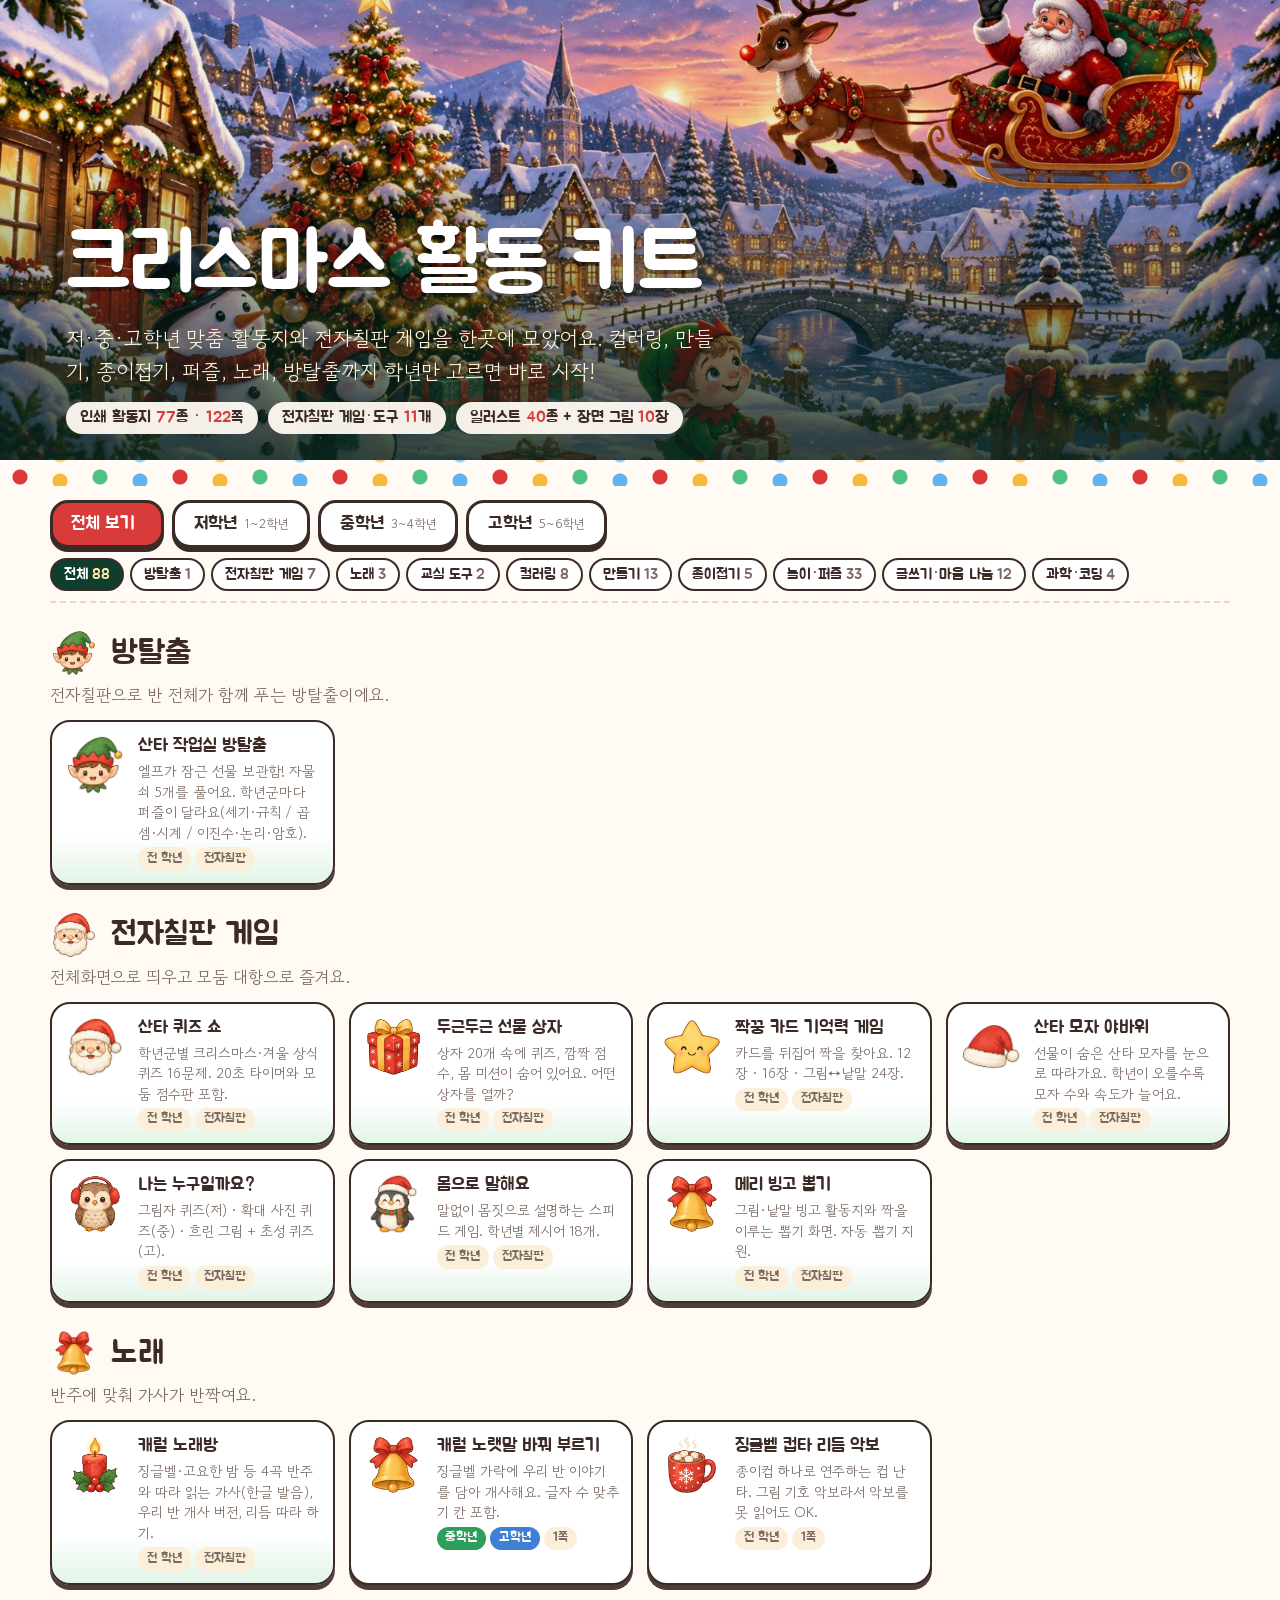
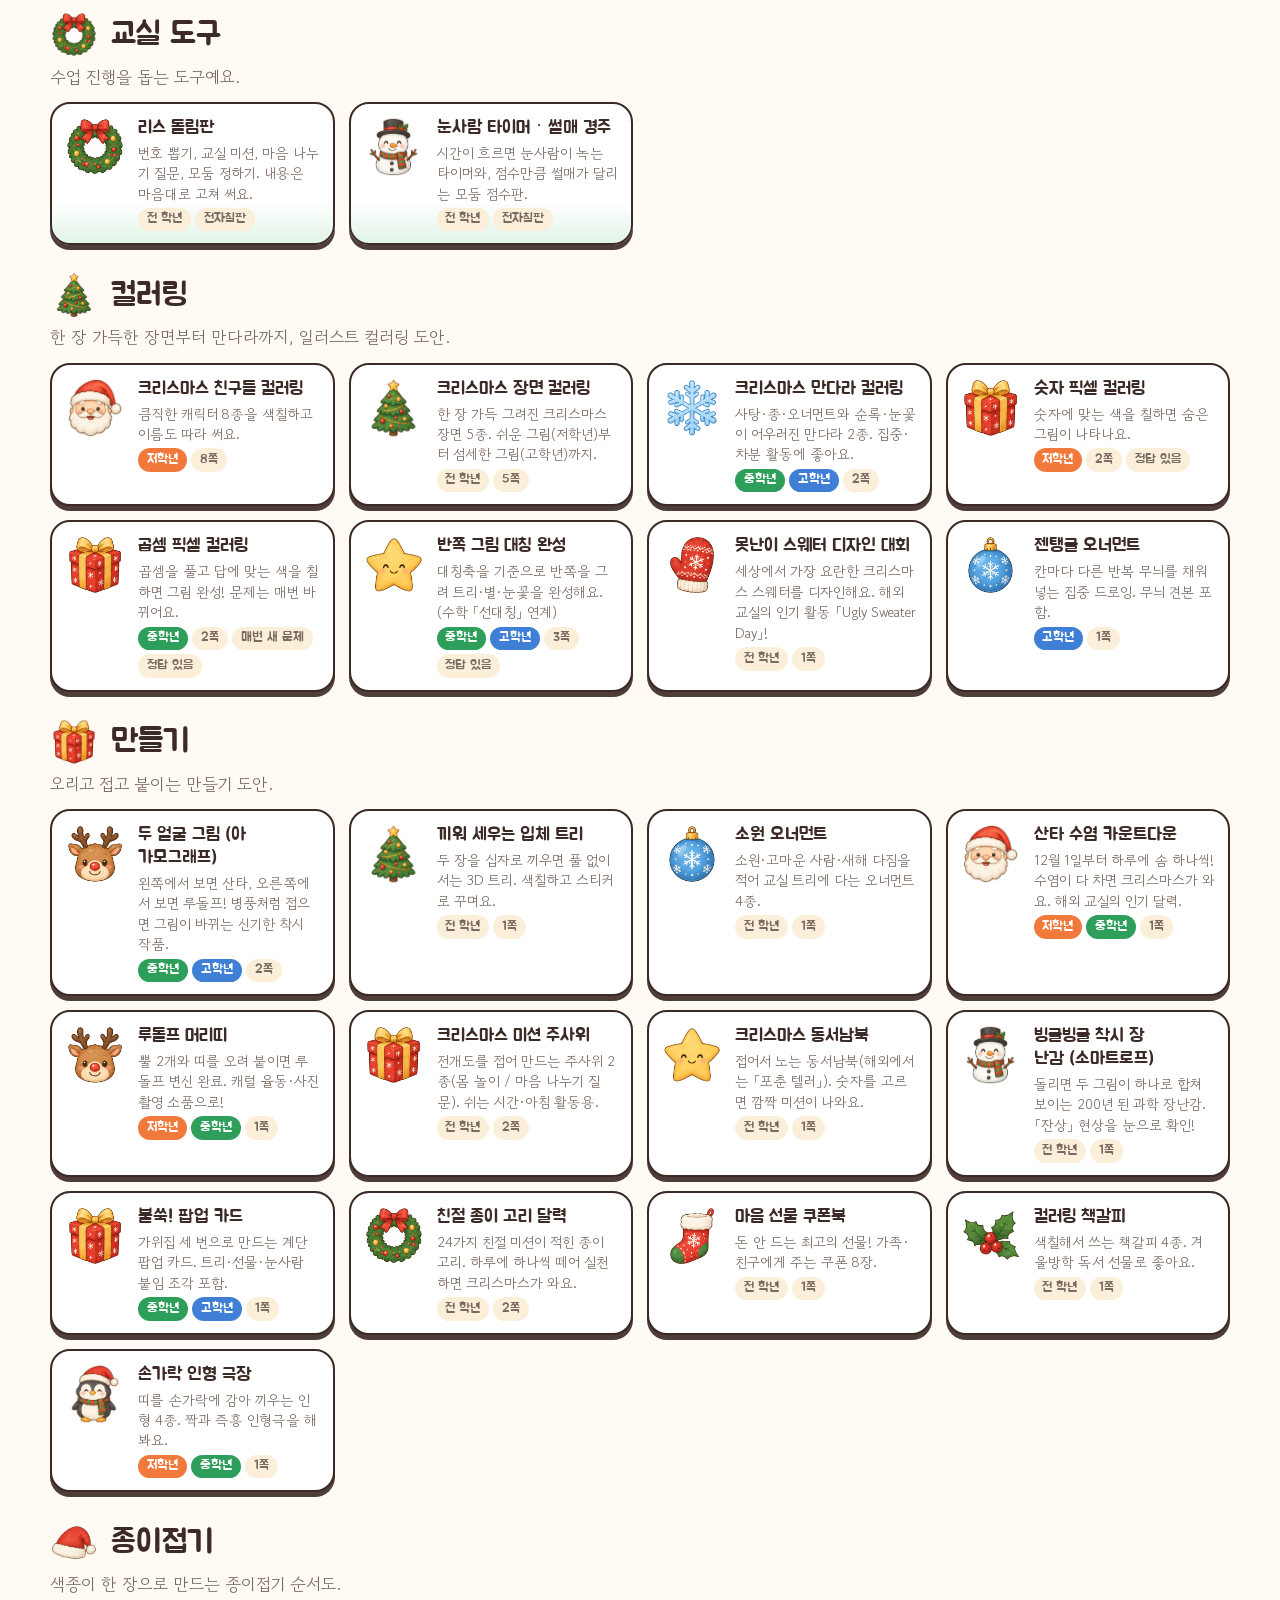
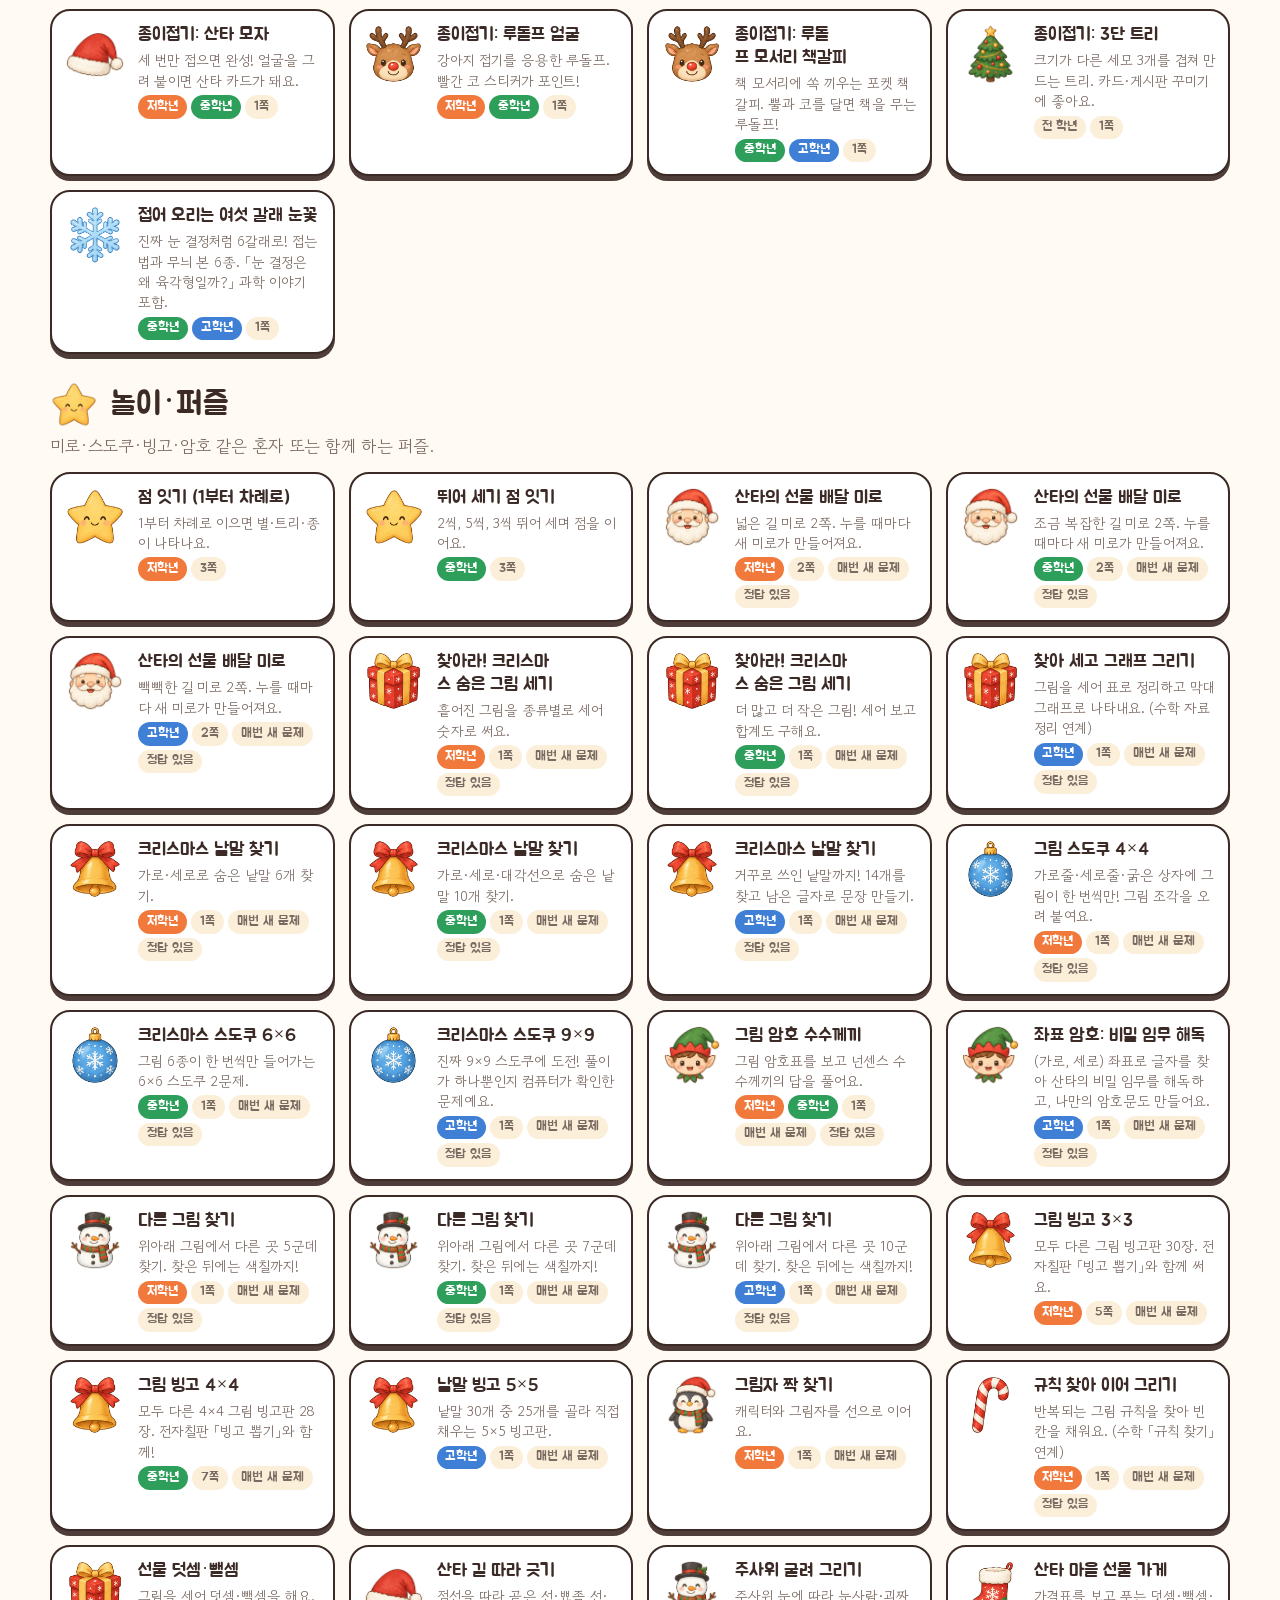
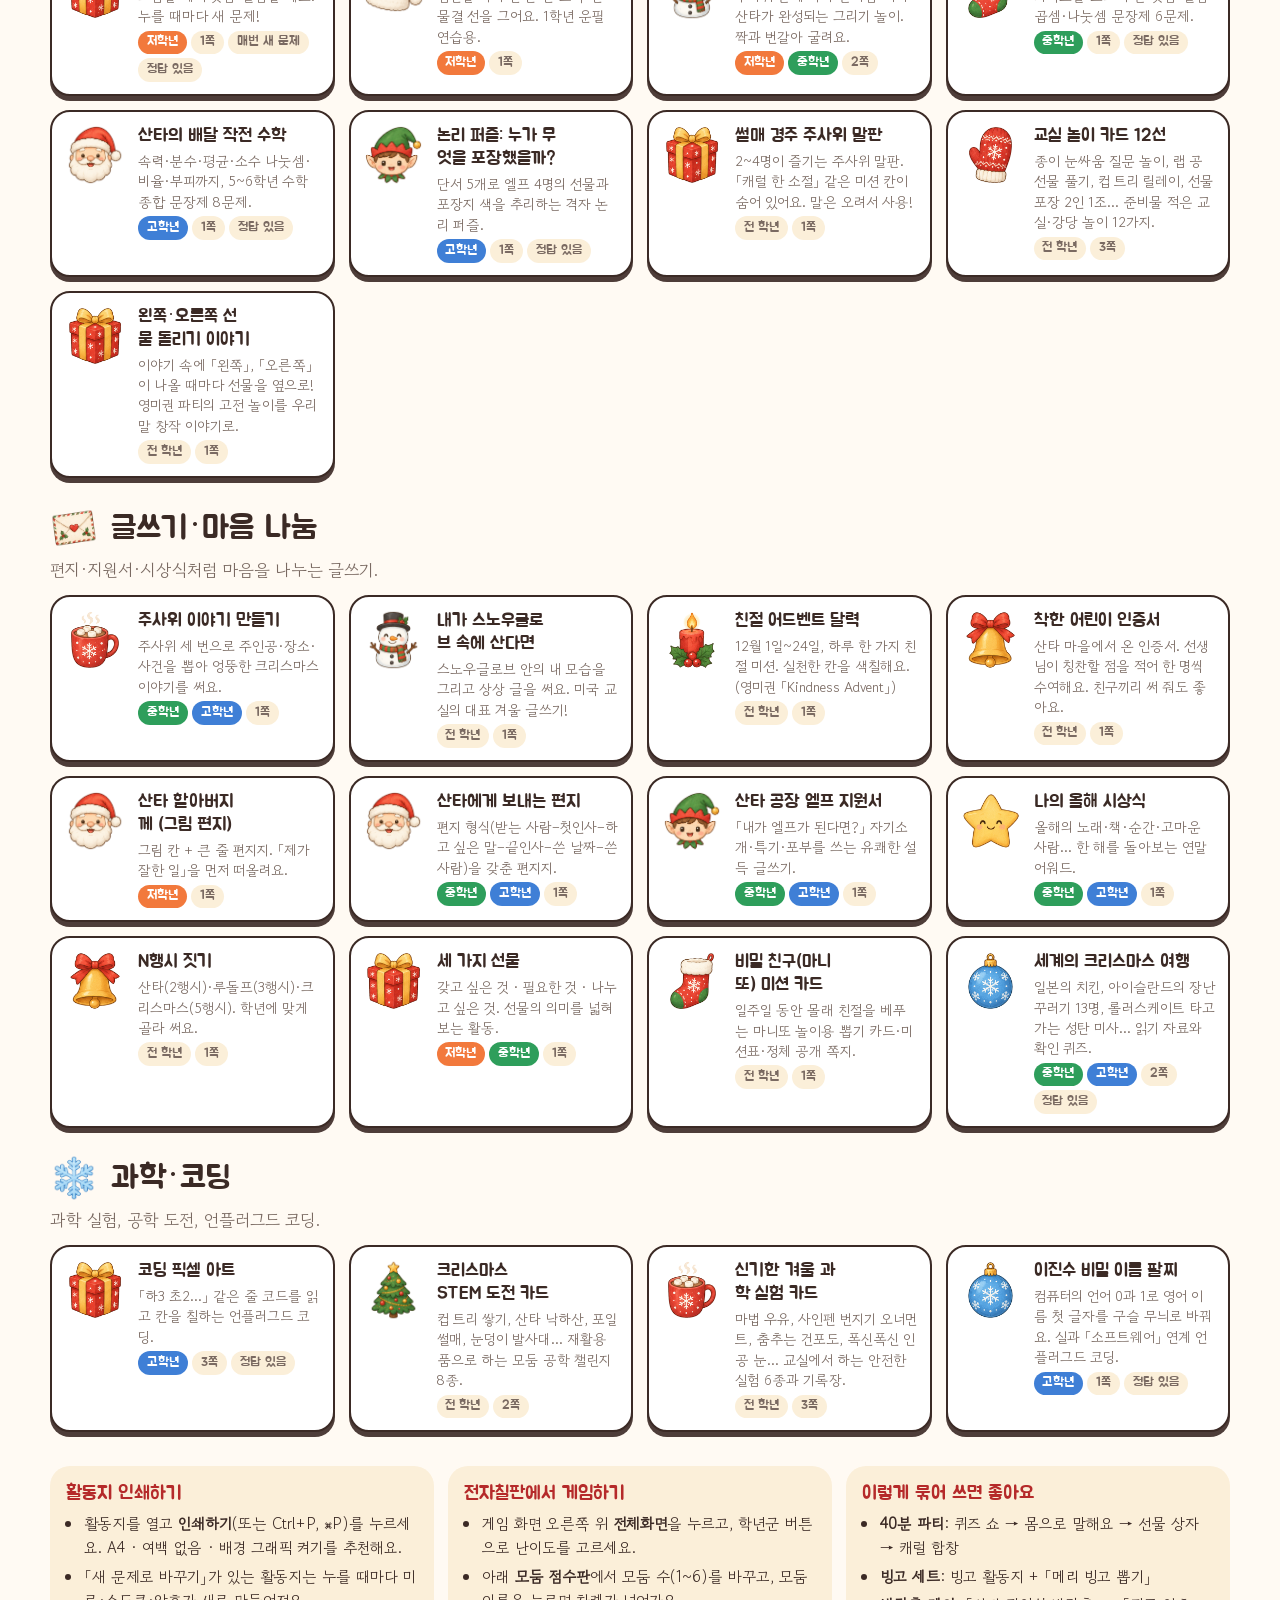
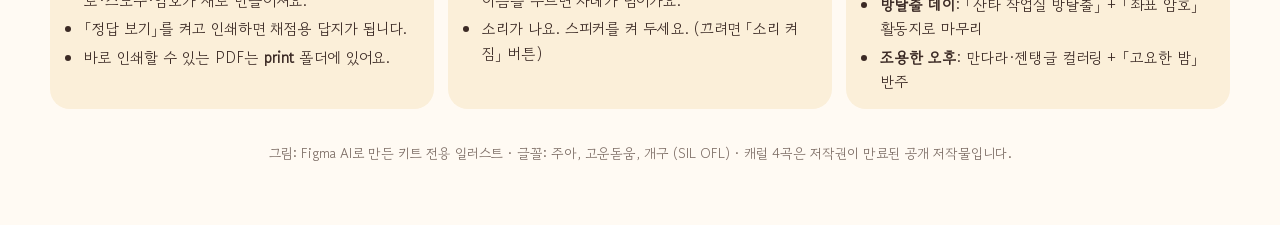
==== index.html @ 327068be "크리스마스 활동 키트: 학년별 활동지 77종, 전자칠판 게임 11종, 인쇄용 PDF - Figma AI로 만든 캐릭터 일러스트 40종(컬러·선 그림)과 장면 그림 10장 - 컬러링" ====
<!DOCTYPE html>
<html lang="ko">
<head>
<meta charset="utf-8">
<meta name="viewport" content="width=device-width, initial-scale=1, viewport-fit=cover">
<meta name="claude:viewport-fit-sides" content="cover">
<title>크리스마스 활동 키트</title>
<link rel="stylesheet" href="assets/theme.css">
<style>
body{padding-bottom:60px}
.hero{position:relative;margin:0 calc(-1 * max(16px,env(safe-area-inset-left,0px))) 0 calc(-1 * max(16px,env(safe-area-inset-right,0px)));background:#123a2b url(assets/img/page/hero.jpg) center 40%/cover no-repeat;min-height:clamp(260px,38vw,460px);display:flex;align-items:flex-end}
.hero::before{content:"";position:absolute;inset:0;background:linear-gradient(180deg,rgba(10,40,30,.05) 30%,rgba(10,40,30,.82))}
.hero .in{position:relative;width:100%;padding:0 max(16px,env(safe-area-inset-left,0px)) 26px max(16px,env(safe-area-inset-right,0px))}
.hero h1{color:#fff;font-size:clamp(2.4rem,7vw,5.2rem);text-shadow:0 4px 0 rgba(0,0,0,.35);letter-spacing:-.01em}
.hero p{color:#fff4dc;font-size:clamp(1rem,2vw,1.3rem);max-width:60ch;margin-top:6px}
.stats{display:flex;gap:10px;flex-wrap:wrap;margin-top:14px}
.stats span{background:rgba(255,250,243,.95);color:var(--ink);border-radius:999px;padding:.2em .9em;font-family:var(--f-display);font-size:1rem}
.stats b{color:var(--berry);font-weight:400;font-variant-numeric:tabular-nums}
.lights{margin:0 calc(-1 * max(16px,env(safe-area-inset-left,0px)))}
.filters{position:sticky;top:env(safe-area-inset-top,0px);z-index:10;background:var(--snow);padding:14px 0 10px;display:flex;flex-direction:column;gap:10px;border-bottom:2px dashed var(--line)}
body::before{content:"";position:fixed;inset:0 0 auto;height:env(safe-area-inset-top,0px);z-index:11;background:var(--snow)}
.gtabs{display:flex;gap:8px;flex-wrap:wrap}
.gtab{border:3px solid var(--ink);border-radius:18px;background:var(--paper);padding:.35em 1em;font-family:var(--f-display);font-size:1.15rem;box-shadow:0 4px 0 var(--ink);display:flex;align-items:baseline;gap:.4em}
.gtab small{font-family:var(--f-body);font-size:.8rem;color:var(--ink2)}
.gtab[aria-pressed="true"]{color:#fff}.gtab[aria-pressed="true"] small{color:#fff}
.gtab[data-g="all"][aria-pressed="true"]{background:var(--berry)}.gtab[data-g="low"][aria-pressed="true"]{background:var(--low)}.gtab[data-g="mid"][aria-pressed="true"]{background:var(--mid)}.gtab[data-g="high"][aria-pressed="true"]{background:var(--high)}
.cats{display:flex;gap:6px;flex-wrap:wrap}
.cat{border:2px solid var(--ink);border-radius:999px;background:var(--paper);padding:.15em .8em;font-family:var(--f-display);font-size:.95rem}
.cat[aria-pressed="true"]{background:var(--pine);color:#fff}
.cat b{font-weight:400;color:var(--ink2);margin-left:.25em;font-variant-numeric:tabular-nums}
.cat[aria-pressed="true"] b{color:var(--gold2)}
section.grp{margin-top:26px}
section.grp>h2{font-size:clamp(1.5rem,3vw,2rem);display:flex;align-items:center;gap:.4em;margin-bottom:4px}
section.grp>h2 .art{width:1.5em;height:1.5em}
section.grp>p{color:var(--ink2);margin-bottom:12px}
.grid{display:grid;grid-template-columns:repeat(auto-fill,minmax(250px,1fr));gap:14px}
.card{display:flex;gap:12px;align-items:flex-start;text-decoration:none;color:inherit;background:var(--paper);border:2.5px solid var(--ink);border-radius:20px;padding:12px;box-shadow:0 5px 0 rgba(59,42,37,.9);transition:transform .12s;min-width:0}
.card:hover{transform:translateY(-3px)}
.card .art{width:62px;height:62px;flex:none}
.card .tx{min-width:0;display:flex;flex-direction:column;gap:4px}
.card h3{font-size:1.15rem;line-height:1.25}
.card p{font-size:.88rem;color:var(--ink2);line-height:1.45}
.card .meta{display:flex;gap:4px;flex-wrap:wrap;align-items:center}
.card.cb{background:linear-gradient(180deg,#fff 0 70%,var(--mint));}
.guide{margin-top:34px;display:grid;grid-template-columns:repeat(auto-fit,minmax(260px,1fr));gap:14px}
.guide div{background:var(--cream);border-radius:20px;padding:16px}
.guide h3{font-size:1.2rem;color:var(--berry2);margin-bottom:6px}
.guide ul{margin:0;padding-left:1.2em;font-size:.95rem;display:flex;flex-direction:column;gap:4px}
.empty{padding:30px;text-align:center;color:var(--ink2)}
footer.ft{margin-top:34px;font-size:.85rem;color:var(--ink2);text-align:center}
</style>
</head>
<body>
<header class="hero"><div class="in wrap">
  <h1>크리스마스 활동 키트</h1>
  <p>저·중·고학년 맞춤 활동지와 전자칠판 게임을 한곳에 모았어요. 컬러링, 만들기, 종이접기, 퍼즐, 노래, 방탈출까지 학년만 고르면 바로 시작!</p>
  <div class="stats" id="stats"></div>
</div></header>
<div class="lights"></div>
<div class="wrap">
  <nav class="filters" aria-label="자료 거르기">
    <div class="gtabs" id="gtabs"></div>
    <div class="cats" id="cats"></div>
  </nav>
  <main id="list"></main>
  <div class="guide">
    <div><h3>활동지 인쇄하기</h3><ul><li>활동지를 열고 <b>인쇄하기</b>(또는 Ctrl+P, ⌘P)를 누르세요. A4 · 여백 없음 · 배경 그래픽 켜기를 추천해요.</li><li>「새 문제로 바꾸기」가 있는 활동지는 누를 때마다 미로·스도쿠·암호가 새로 만들어져요.</li><li>「정답 보기」를 켜고 인쇄하면 채점용 답지가 됩니다.</li><li>바로 인쇄할 수 있는 PDF는 <b>print</b> 폴더에 있어요.</li></ul></div>
    <div><h3>전자칠판에서 게임하기</h3><ul><li>게임 화면 오른쪽 위 <b>전체화면</b>을 누르고, 학년군 버튼으로 난이도를 고르세요.</li><li>아래 <b>모둠 점수판</b>에서 모둠 수(1~6)를 바꾸고, 모둠 이름을 누르면 차례가 넘어가요.</li><li>소리가 나요. 스피커를 켜 두세요. (끄려면 「소리 켜짐」 버튼)</li></ul></div>
    <div><h3>이렇게 묶어 쓰면 좋아요</h3><ul><li><b>40분 파티</b>: 퀴즈 쇼 → 몸으로 말해요 → 선물 상자 → 캐럴 합창</li><li><b>빙고 세트</b>: 빙고 활동지 + 「메리 빙고 뽑기」</li><li><b>방탈출 데이</b>: 「산타 작업실 방탈출」 + 「좌표 암호」 활동지로 마무리</li><li><b>조용한 오후</b>: 만다라·젠탱글 컬러링 + 「고요한 밤」 반주</li></ul></div>
  </div>
  <footer class="ft">그림: Figma AI로 만든 키트 전용 일러스트 · 글꼴: 주아, 고운돋움, 개구 (SIL OFL) · 캐럴 4곡은 저작권이 만료된 공개 저작물입니다.</footer>
</div>
<script src="assets/art.js"></script>
<script src="assets/core.js"></script>
<script src="assets/sheets-core.js"></script>
<script src="assets/sheets-a.js"></script>
<script src="assets/sheets-b.js"></script>
<script>
(function(){
  const $ = XK.$, art = XArt.art, G3 = ['low','mid','high'];
  const GAMES = [
    {id:'escape', title:'산타 작업실 방탈출', cat:'escape', grades:G3, icon:'elf', url:'games/escape.html', desc:'엘프가 잠근 선물 보관함! 자물쇠 5개를 풀어요. 학년군마다 퍼즐이 달라요(세기·규칙 / 곱셈·시계 / 이진수·논리·암호).'},
    {id:'quiz', title:'산타 퀴즈 쇼', cat:'game', grades:G3, icon:'santa', url:'games/quiz.html', desc:'학년군별 크리스마스·겨울 상식 퀴즈 16문제. 20초 타이머와 모둠 점수판 포함.'},
    {id:'gift', title:'두근두근 선물 상자', cat:'game', grades:G3, icon:'gift', url:'games/gift-boxes.html', desc:'상자 20개 속에 퀴즈, 깜짝 점수, 몸 미션이 숨어 있어요. 어떤 상자를 열까?'},
    {id:'memory', title:'짝꿍 카드 기억력 게임', cat:'game', grades:G3, icon:'star', url:'games/memory.html', desc:'카드를 뒤집어 짝을 찾아요. 12장 · 16장 · 그림↔낱말 24장.'},
    {id:'hat', title:'산타 모자 야바위', cat:'game', grades:G3, icon:'hat', url:'games/hat-shuffle.html', desc:'선물이 숨은 산타 모자를 눈으로 따라가요. 학년이 오를수록 모자 수와 속도가 늘어요.'},
    {id:'guess', title:'나는 누구일까요?', cat:'game', grades:G3, icon:'owl', url:'games/guess.html', desc:'그림자 퀴즈(저) · 확대 사진 퀴즈(중) · 흐린 그림 + 초성 퀴즈(고).'},
    {id:'charades', title:'몸으로 말해요', cat:'game', grades:G3, icon:'penguin', url:'games/charades.html', desc:'말없이 몸짓으로 설명하는 스피드 게임. 학년별 제시어 18개.'},
    {id:'bingo', title:'메리 빙고 뽑기', cat:'game', grades:G3, icon:'bell', url:'games/bingo-caller.html', desc:'그림·낱말 빙고 활동지와 짝을 이루는 뽑기 화면. 자동 뽑기 지원.'},
    {id:'spinner', title:'리스 돌림판', cat:'tool', grades:G3, icon:'wreath', url:'games/spinner.html', desc:'번호 뽑기, 교실 미션, 마음 나누기 질문, 모둠 정하기. 내용은 마음대로 고쳐 써요.'},
    {id:'timer', title:'눈사람 타이머 · 썰매 경주', cat:'tool', grades:G3, icon:'snowman', url:'games/timer.html', desc:'시간이 흐르면 눈사람이 녹는 타이머와, 점수만큼 썰매가 달리는 모둠 점수판.'},
    {id:'carol', title:'캐럴 노래방', cat:'song', grades:G3, icon:'candle', url:'games/carol.html', desc:'징글벨·고요한 밤 등 4곡 반주와 따라 읽는 가사(한글 발음), 우리 반 개사 버전, 리듬 따라 하기.'},
  ];
  const CATS = {all:'전체', escape:'방탈출', game:'전자칠판 게임', song:'노래', tool:'교실 도구', color:'컬러링', make:'만들기', ori:'종이접기', play:'놀이·퍼즐', write:'글쓰기·마음 나눔', stem:'과학·코딩'};
  const ORDER = ['escape','game','song','tool','color','make','ori','play','write','stem'];
  const INTRO = {escape:['elf','전자칠판으로 반 전체가 함께 푸는 방탈출이에요.'], game:['santa','전체화면으로 띄우고 모둠 대항으로 즐겨요.'], song:['bell','반주에 맞춰 가사가 반짝여요.'], tool:['wreath','수업 진행을 돕는 도구예요.'], color:['tree','한 장 가득한 장면부터 만다라까지, 일러스트 컬러링 도안.'], make:['gift','오리고 접고 붙이는 만들기 도안.'], ori:['hat','색종이 한 장으로 만드는 종이접기 순서도.'], play:['star','미로·스도쿠·빙고·암호 같은 혼자 또는 함께 하는 퍼즐.'], write:['letter','편지·지원서·시상식처럼 마음을 나누는 글쓰기.'], stem:['snowflake','과학 실험, 공학 도전, 언플러그드 코딩.']};
  const items = [...GAMES.map(x=>({...x, kind:'board'})), ...SHEETS.map(s=>({...s, kind:'sheet'}))];
  let G = XK.store.get('idxg','all'), C = 'all';
  const h = location.hash.slice(1); if(['all','low','mid','high'].includes(h)) G = h;
  const pages = {}; SHEETS.forEach(s=>{ try{ pages[s.id] = s.gen({r:XK.rng(1),seed:1,ans:false}).length; }catch(e){ pages[s.id]=1; } });
  const nPages = Object.values(pages).reduce((a,b)=>a+b,0);
  $('#stats').innerHTML = `<span>인쇄 활동지 <b>${SHEETS.length}</b>종 · <b>${nPages}</b>쪽</span><span>전자칠판 게임·도구 <b>${GAMES.length}</b>개</span><span>일러스트 <b>${XArt.NAMES.length}</b>종 + 장면 그림 <b>10</b>장</span>`;
  function tabs(){
    $('#gtabs').innerHTML = [['all','전체 보기',''],...G3.map(g=>[g,XK.GRADES[g],XK.GRADE_SUB[g]])].map(([g,t,s])=>`<button class="gtab" data-g="${g}" aria-pressed="${g===G}">${t}<small>${s}</small></button>`).join('');
    document.querySelectorAll('.gtab').forEach(b=>b.onclick=()=>{ G=b.dataset.g; XK.store.set('idxg',G); if(G!=='all') XK.store.set('grade',G); try{history.replaceState(null,'','#'+G);}catch(e){} tabs(); render(); });
  }
  const fit = (x)=> G==='all' || x.grades.includes(G);
  function render(){
    const vis = items.filter(fit);
    $('#cats').innerHTML = ['all',...ORDER].map(c=>{ const n = c==='all'?vis.length:vis.filter(x=>x.cat===c).length; return n||c==='all'?`<button class="cat" data-c="${c}" aria-pressed="${c===C}">${CATS[c]}<b>${n}</b></button>`:''; }).join('');
    document.querySelectorAll('.cat').forEach(b=>b.onclick=()=>{ C=b.dataset.c; render(); });
    const gHash = G==='all' ? XK.store.get('grade','mid') : G;
    $('#list').innerHTML = ORDER.filter(c=>C==='all'||C===c).map(c=>{
      const L = vis.filter(x=>x.cat===c); if(!L.length) return '';
      return `<section class="grp"><h2>${art(INTRO[c][0])}${CATS[c]}</h2><p>${INTRO[c][1]}</p><div class="grid">${L.map(x=>`<a class="card ${x.kind==='board'?'cb':''}" href="${x.kind==='board'?x.url+'#'+gHash:x.url}">${art(x.icon)}<div class="tx"><h3>${x.title}</h3><p>${x.desc}</p><div class="meta">${x.grades.length===3?'<span class="chip ghost">전 학년</span>':x.grades.map(g=>`<span class="chip ${g}">${XK.GRADES[g]}</span>`).join('')}<span class="chip ghost">${x.kind==='board'?'전자칠판':pages[x.id]+'쪽'}</span>${x.random?'<span class="chip ghost">매번 새 문제</span>':''}${x.answers?'<span class="chip ghost">정답 있음</span>':''}</div></div></a>`).join('')}</div></section>`;
    }).join('') || '<p class="empty">이 학년군에 맞는 자료가 없어요.</p>';
  }
  tabs(); render();
})();
</script>
</body>
</html>
---- assets/theme.css ----
/* 크리스마스 활동 키트 공통 테마 — 솔숲 밤하늘 + 눈빛 크림 + 열매 빨강 + 금빛 전구 */
@font-face{font-family:"Jua";src:url("fonts/Jua-Regular.woff2") format("woff2");font-display:swap}
@font-face{font-family:"Gowun Dodum";src:url("fonts/GowunDodum-Regular.woff2") format("woff2");font-display:swap}
@font-face{font-family:"Gaegu";src:url("fonts/Gaegu-Bold.woff2") format("woff2");font-display:swap}
:root{
  --pine:#0f3d2e;--pine2:#1c6146;--leaf:#2e9e5b;--mint:#e2f4e8;
  --berry:#d93a3a;--berry2:#b52a2a;--rose:#ffe3e0;
  --gold:#f6b93b;--gold2:#ffe9a8;
  --snow:#fffaf3;--cream:#fbefd9;--paper:#ffffff;
  --ink:#3b2a25;--ink2:#7a6a62;--line:#ead9bf;--sky:#dff0fb;
  --low:#f2793c;--mid:#2e9e5b;--high:#3f7fd6;
  --f-display:"Jua","Gowun Dodum","Apple SD Gothic Neo","Malgun Gothic",sans-serif;
  --f-body:"Gowun Dodum","Apple SD Gothic Neo","Malgun Gothic","Noto Sans KR",sans-serif;
  --f-hand:"Gaegu","Jua","Malgun Gothic",sans-serif;
  --r:22px;--shadow:0 6px 0 rgba(59,42,37,.12);
  color-scheme:light;
}
*{box-sizing:border-box}
html{-webkit-text-size-adjust:100%}
body{margin:0;background:var(--snow);color:var(--ink);font-family:var(--f-body);font-size:17px;line-height:1.6;
  padding-left:max(16px,env(safe-area-inset-left,0px));padding-right:max(16px,env(safe-area-inset-right,0px))}
h1,h2,h3,h4{font-family:var(--f-display);font-weight:400;line-height:1.2;margin:0;text-wrap:balance}
p{margin:0}
a{color:inherit}
button{font:inherit;color:inherit;cursor:pointer}
:focus-visible{outline:3px solid var(--gold);outline-offset:3px}
svg.art,img.art{display:block;max-width:100%;height:auto}
.wrap{max-width:1180px;margin:0 auto}

/* 버튼 */
.btn{display:inline-flex;align-items:center;justify-content:center;gap:.4em;border:3px solid var(--ink);background:var(--paper);color:var(--ink);
  font-family:var(--f-display);font-size:1.05rem;padding:.5em 1.1em;border-radius:999px;box-shadow:0 4px 0 var(--ink);text-decoration:none;
  transition:transform .08s,box-shadow .08s;user-select:none;touch-action:manipulation}
.btn:hover{transform:translateY(-1px)}
.btn:active{transform:translateY(4px);box-shadow:0 0 0 var(--ink)}
.btn.red{background:var(--berry);color:#fff}.btn.green{background:var(--leaf);color:#fff}.btn.gold{background:var(--gold);color:var(--ink)}
.btn.big{font-size:1.5rem;padding:.55em 1.4em}.btn.sm{font-size:.9rem;padding:.3em .8em;border-width:2px;box-shadow:0 3px 0 var(--ink)}
.btn[disabled]{opacity:.45;pointer-events:none}
.chip{display:inline-block;font-family:var(--f-display);font-size:.8rem;padding:.12em .7em;border-radius:999px;color:#fff;white-space:nowrap}
.chip.low{background:var(--low)}.chip.mid{background:var(--mid)}.chip.high{background:var(--high)}
.chip.ghost{background:var(--cream);color:var(--ink2)}

/* 전구 줄 */
.lights{height:26px;background:
  radial-gradient(circle at 20px 14px,var(--berry) 0 7px,transparent 8px) 0 0/160px 26px,
  radial-gradient(circle at 60px 18px,var(--gold) 0 7px,transparent 8px) 0 0/160px 26px,
  radial-gradient(circle at 100px 14px,#4fc37f 0 7px,transparent 8px) 0 0/160px 26px,
  radial-gradient(circle at 140px 18px,#62b3f2 0 7px,transparent 8px) 0 0/160px 26px,
  radial-gradient(ellipse 80px 16px at 40px -6px,transparent 0 78px,transparent 79px);
  border-top:3px solid rgba(255,255,255,.35)}

/* 게임·도구 화면 공통 (전자칠판용) */
body.stage{background:var(--pine);color:#fff;min-height:100vh;min-height:100dvh;display:flex;flex-direction:column;padding-bottom:16px;
  background-image:radial-gradient(circle at 12% 18%,rgba(255,255,255,.07) 0 2px,transparent 3px),radial-gradient(circle at 70% 60%,rgba(255,255,255,.06) 0 2px,transparent 3px),radial-gradient(circle at 40% 85%,rgba(255,255,255,.05) 0 3px,transparent 4px),linear-gradient(#0c3326,#14503a);
  background-size:220px 220px,300px 300px,260px 260px,100% 100%}
.topbar{display:flex;align-items:center;gap:10px;padding:10px 0;flex-wrap:wrap}
.topbar h1{font-size:clamp(1.3rem,2.6vw,2.2rem);flex:1;min-width:0;color:#fff;display:flex;align-items:center;gap:.4em}
.topbar h1 .art{width:1.5em;height:1.5em;flex:none}
.topbar .btn{font-size:.95rem;padding:.3em .9em}
.seg{display:inline-flex;border:3px solid var(--ink);border-radius:999px;overflow:hidden;background:var(--paper);box-shadow:0 4px 0 var(--ink)}
.seg button{border:0;background:transparent;font-family:var(--f-display);padding:.3em .9em;font-size:.95rem;color:var(--ink)}
.seg button[aria-pressed="true"]{color:#fff}
.seg button[data-g="low"][aria-pressed="true"]{background:var(--low)}.seg button[data-g="mid"][aria-pressed="true"]{background:var(--mid)}.seg button[data-g="high"][aria-pressed="true"]{background:var(--high)}
.seg button[data-g="all"][aria-pressed="true"]{background:var(--berry)}
.board{flex:1;background:var(--snow);color:var(--ink);border-radius:28px;border:4px solid var(--ink);padding:clamp(14px,2.2vw,30px);position:relative;min-width:0;
  box-shadow:0 8px 0 rgba(0,0,0,.25);display:flex;flex-direction:column;gap:16px}
.board h2{font-size:clamp(1.5rem,3.4vw,2.8rem)}
.center{display:flex;flex-direction:column;align-items:center;justify-content:center;text-align:center;gap:18px;flex:1}
.huge{font-family:var(--f-display);font-size:clamp(2.2rem,7vw,6rem);line-height:1.15;text-wrap:balance}
.big{font-family:var(--f-display);font-size:clamp(1.4rem,3.4vw,2.8rem);line-height:1.3;text-wrap:balance}
.row{display:flex;gap:12px;flex-wrap:wrap;align-items:center;justify-content:center}
.note{color:var(--ink2);font-size:.95rem}
.teams{display:flex;gap:10px;flex-wrap:wrap;justify-content:center}
.team{background:var(--paper);color:var(--ink);border:3px solid var(--ink);border-radius:18px;padding:6px 10px;display:flex;align-items:center;gap:8px;font-family:var(--f-display);box-shadow:0 4px 0 rgba(0,0,0,.3)}
.team b{font-size:1.6rem;min-width:1.6em;text-align:center;font-weight:400;font-variant-numeric:tabular-nums}
.team .dot{width:18px;height:18px;border-radius:50%;border:2px solid var(--ink)}
.team button{width:34px;height:34px;border-radius:50%;border:2px solid var(--ink);background:var(--cream);font-family:var(--f-display);font-size:1.2rem;line-height:1;padding:0}
.team.turn{background:var(--gold2);transform:translateY(-3px)}
.modal{position:fixed;inset:0;background:rgba(10,40,30,.72);display:flex;align-items:center;justify-content:center;z-index:50;padding:16px}
.modal>.box{background:var(--snow);color:var(--ink);border:4px solid var(--ink);border-radius:28px;padding:clamp(18px,3vw,40px);max-width:min(1100px,96vw);width:100%;max-height:94vh;overflow:auto;text-align:center;display:flex;flex-direction:column;gap:18px;align-items:center}
#snow{position:fixed;inset:0;pointer-events:none;z-index:40}
@media (prefers-reduced-motion:reduce){*{animation:none!important;transition:none!important}}
@keyframes pop{0%{transform:scale(.6);opacity:0}70%{transform:scale(1.08)}100%{transform:scale(1);opacity:1}}
@keyframes wiggle{0%,100%{transform:rotate(-4deg)}50%{transform:rotate(4deg)}}
.pop{animation:pop .35s ease-out}
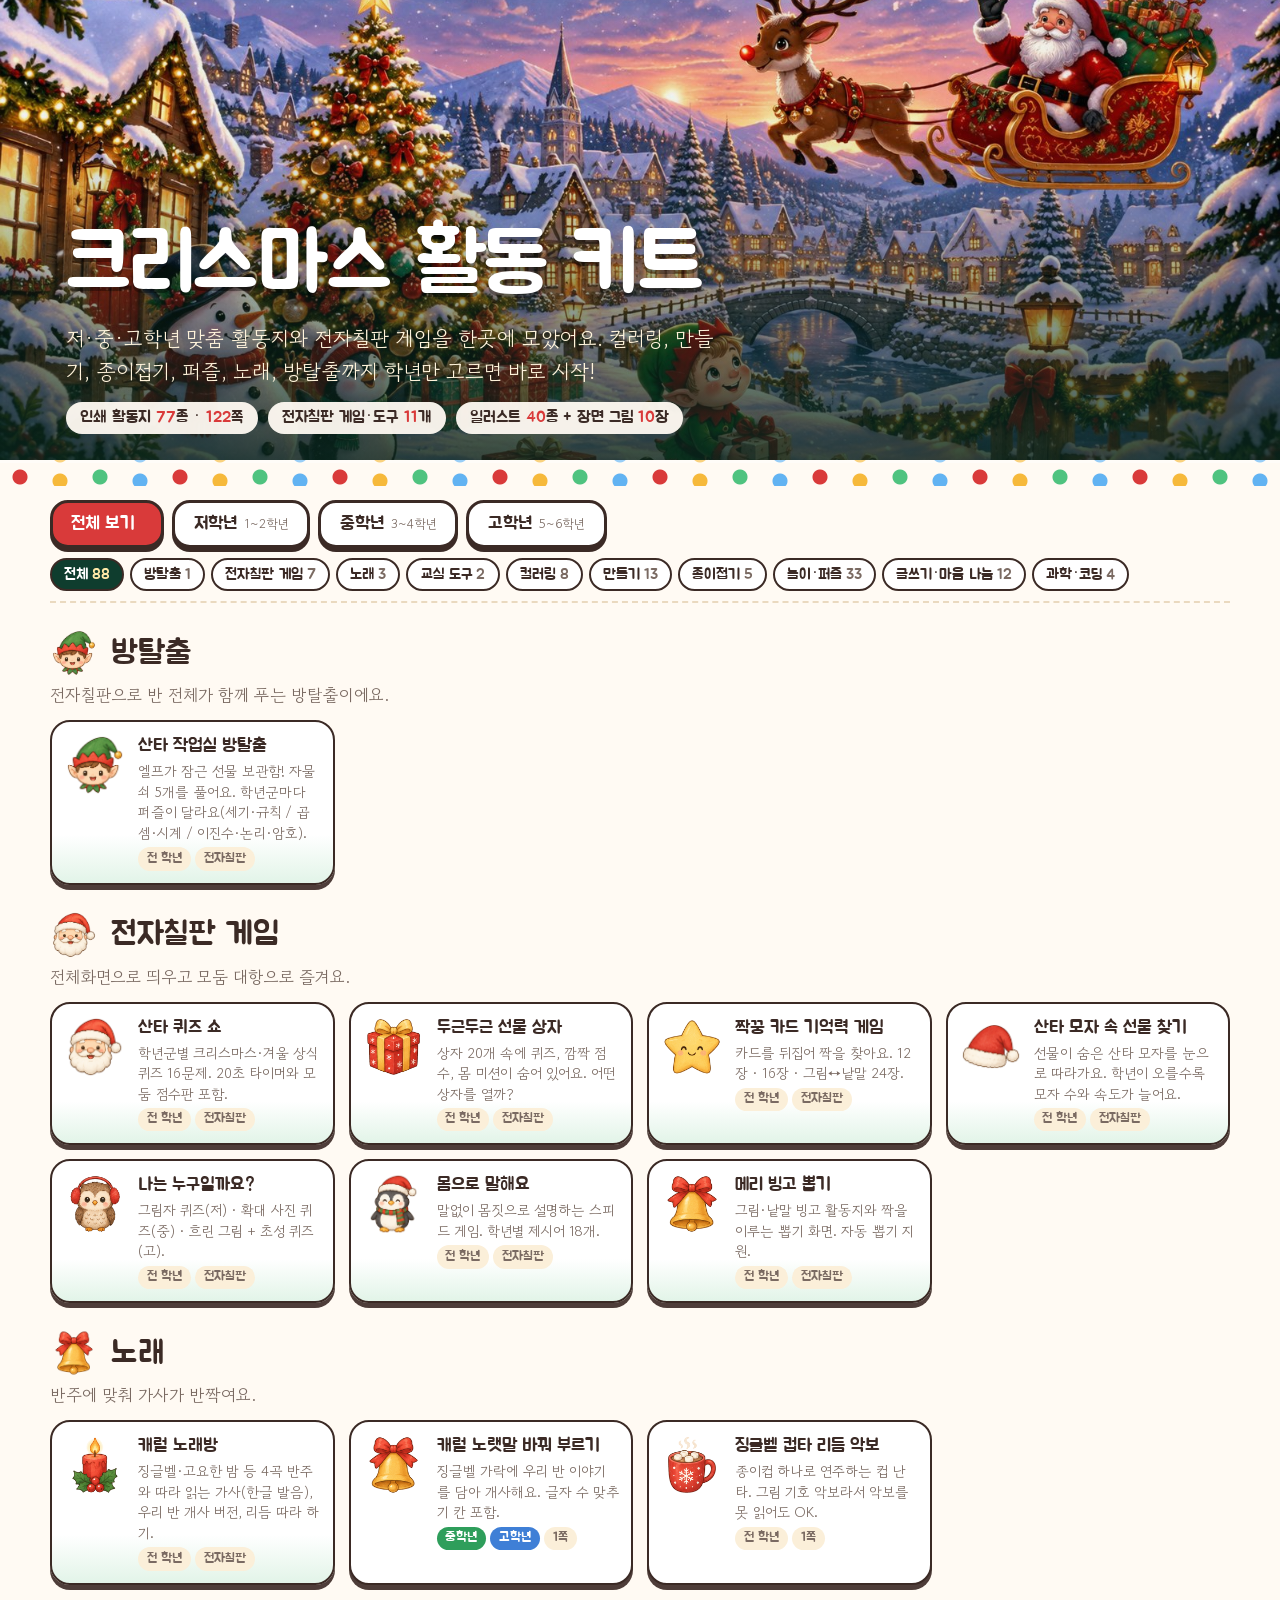
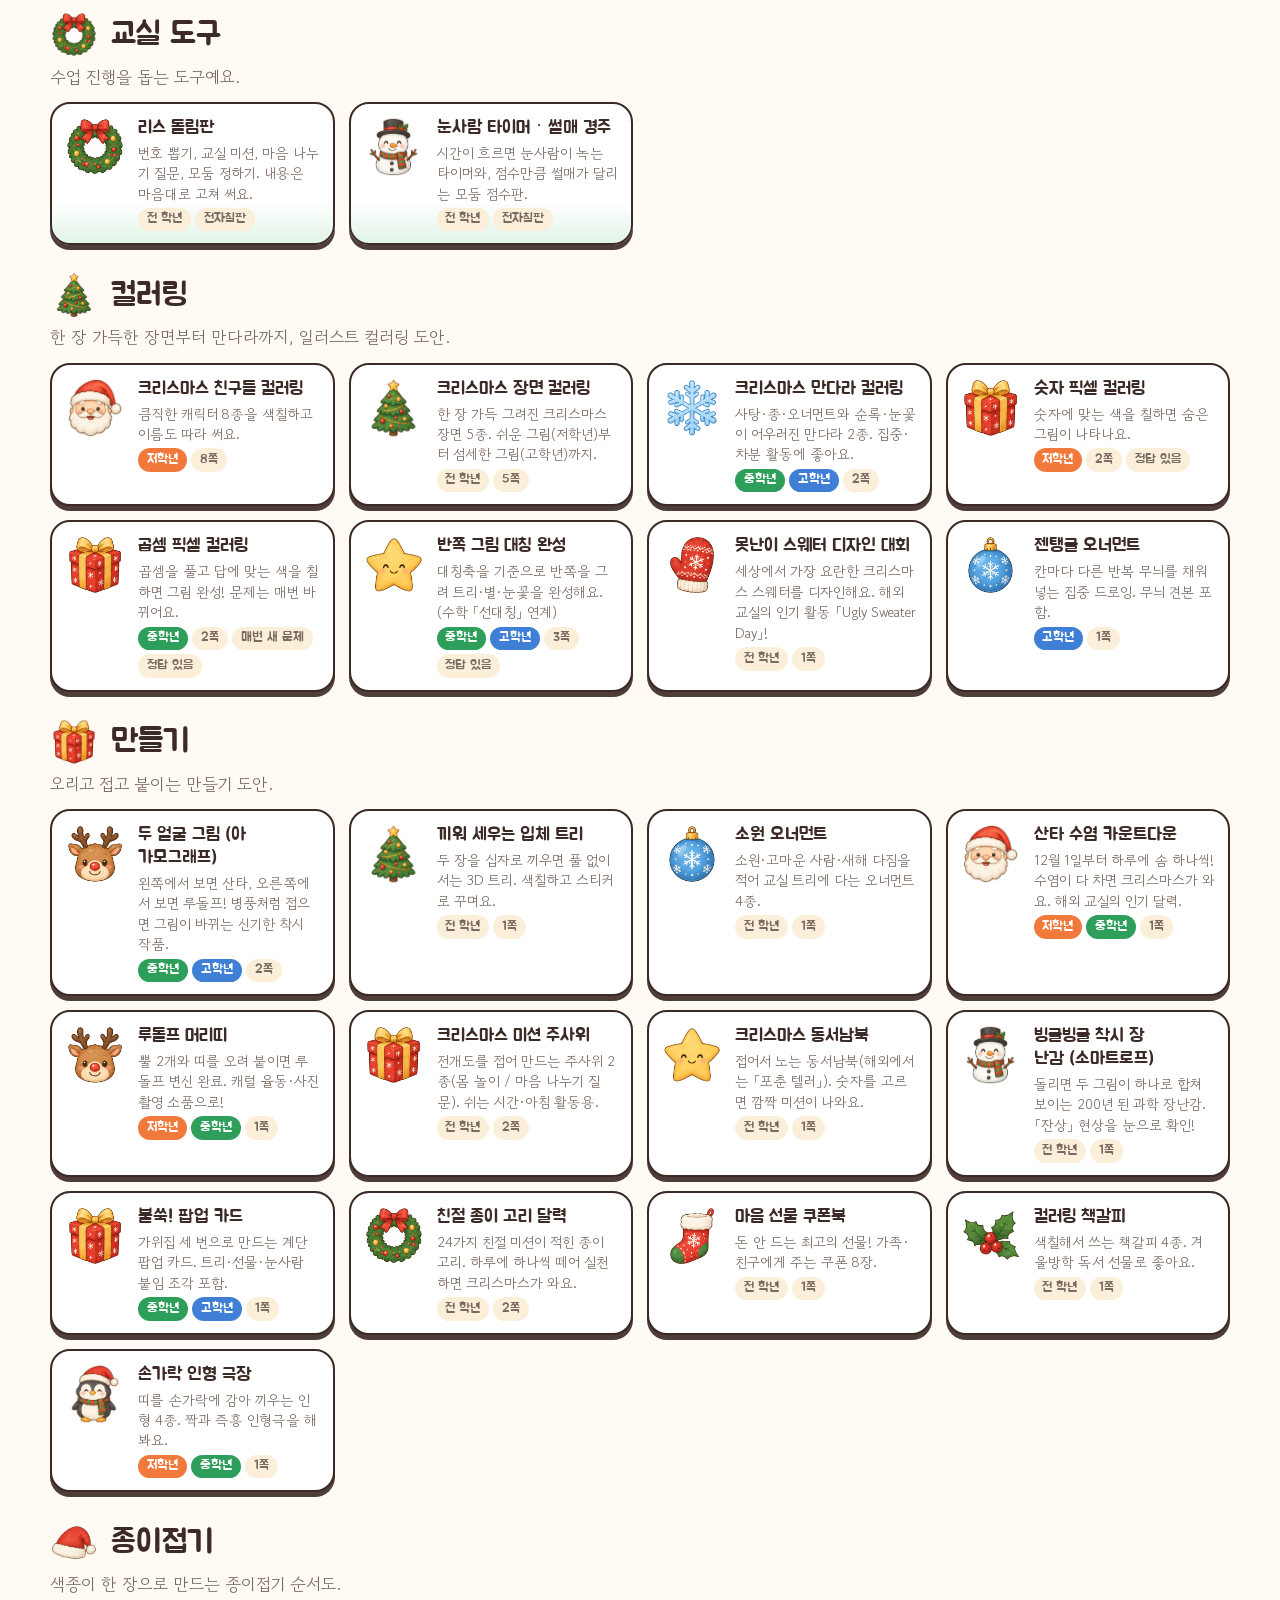
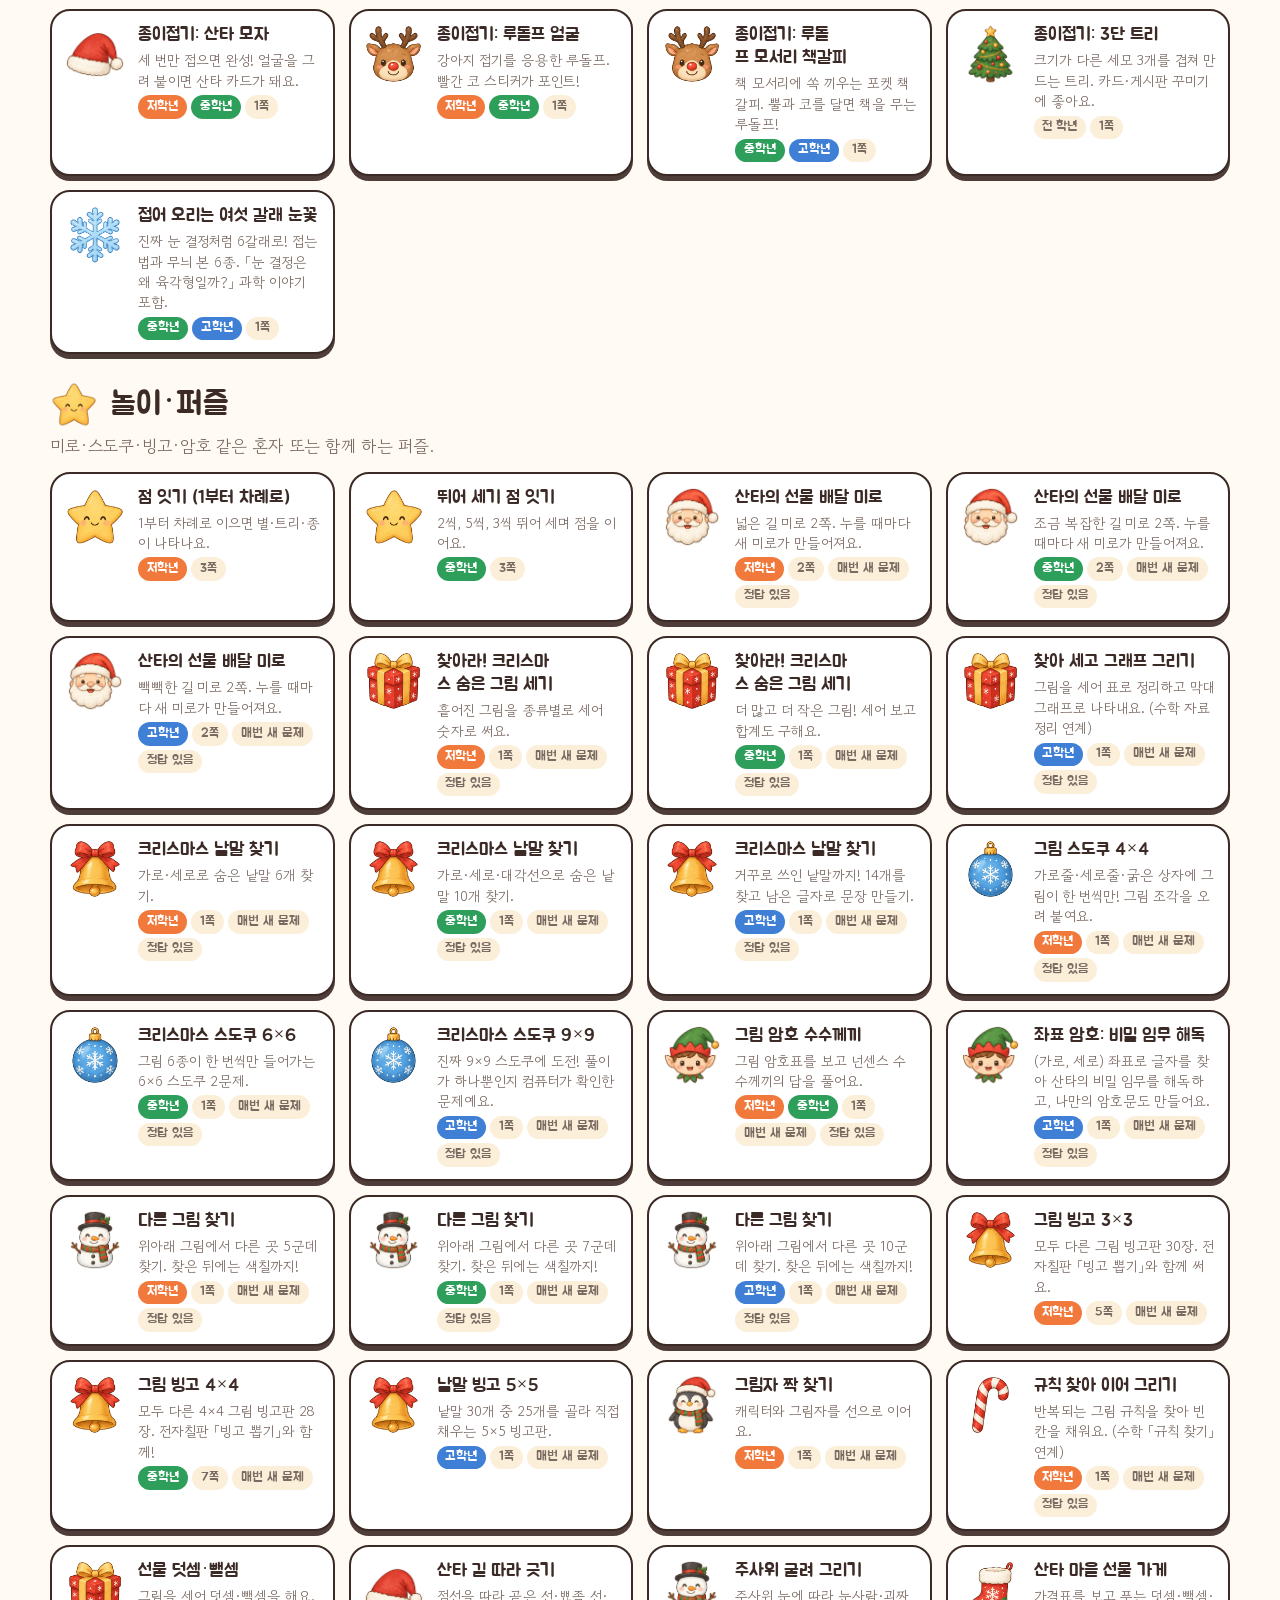
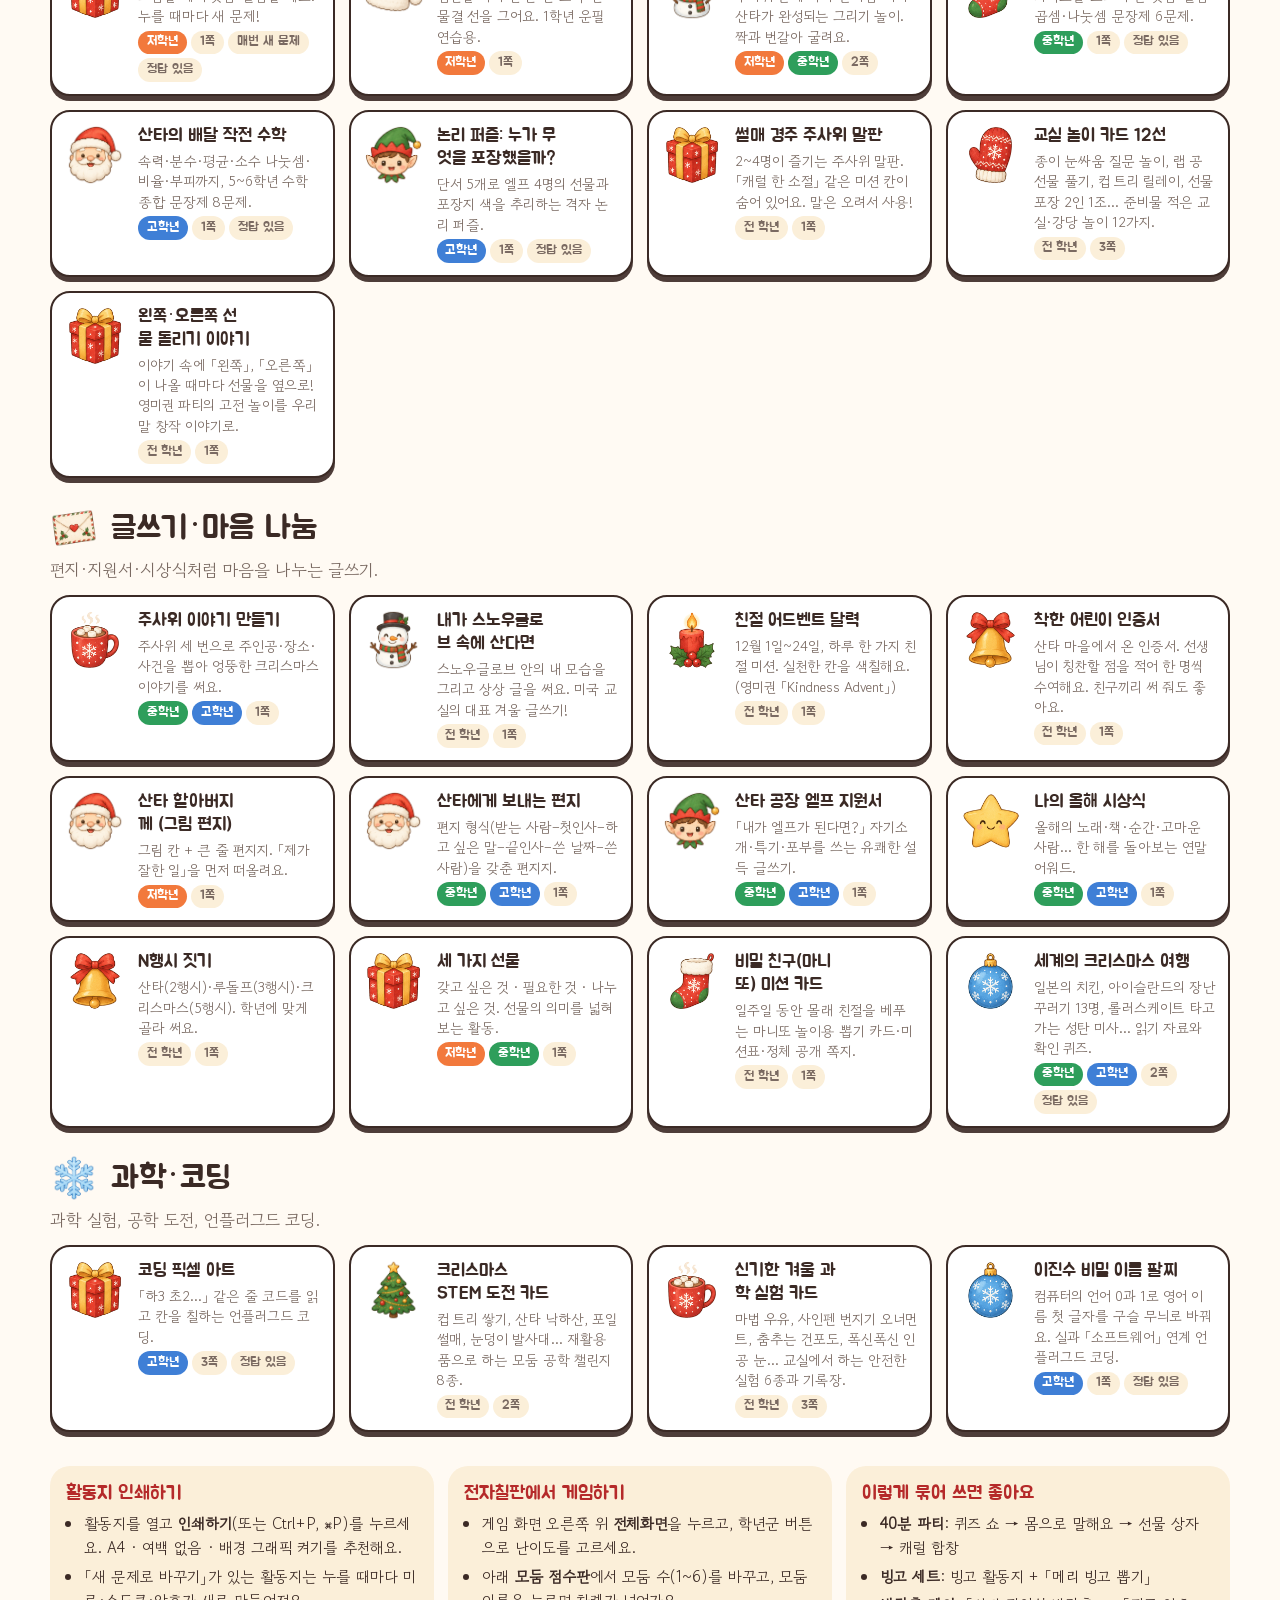
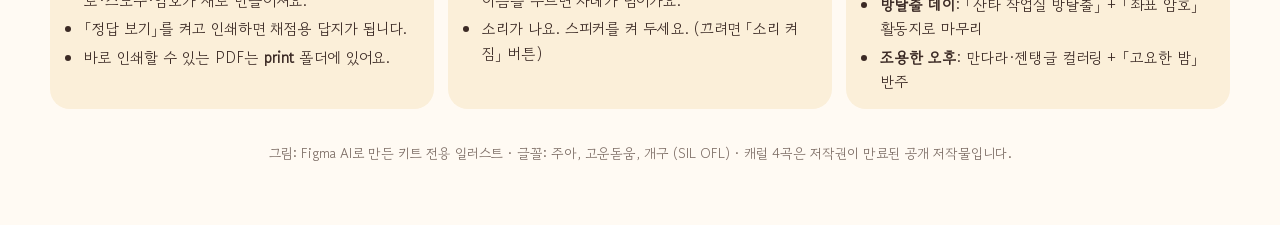
==== commit 1e69be49: "모자 게임 이름을 「산타 모자 속 선물 찾기」로 바꾸고, 모자를 덮으면 선물이 보이지 않게 수정 Co-Authored-By: Claude Opus 5.5 <noreply@anthr" ====
--- a/index.html
+++ b/index.html
@@ -83,7 +83,7 @@
     {id:'quiz', title:'산타 퀴즈 쇼', cat:'game', grades:G3, icon:'santa', url:'games/quiz.html', desc:'학년군별 크리스마스·겨울 상식 퀴즈 16문제. 20초 타이머와 모둠 점수판 포함.'},
     {id:'gift', title:'두근두근 선물 상자', cat:'game', grades:G3, icon:'gift', url:'games/gift-boxes.html', desc:'상자 20개 속에 퀴즈, 깜짝 점수, 몸 미션이 숨어 있어요. 어떤 상자를 열까?'},
     {id:'memory', title:'짝꿍 카드 기억력 게임', cat:'game', grades:G3, icon:'star', url:'games/memory.html', desc:'카드를 뒤집어 짝을 찾아요. 12장 · 16장 · 그림↔낱말 24장.'},
-    {id:'hat', title:'산타 모자 야바위', cat:'game', grades:G3, icon:'hat', url:'games/hat-shuffle.html', desc:'선물이 숨은 산타 모자를 눈으로 따라가요. 학년이 오를수록 모자 수와 속도가 늘어요.'},
+    {id:'hat', title:'산타 모자 속 선물 찾기', cat:'game', grades:G3, icon:'hat', url:'games/hat-shuffle.html', desc:'선물이 숨은 산타 모자를 눈으로 따라가요. 학년이 오를수록 모자 수와 속도가 늘어요.'},
     {id:'guess', title:'나는 누구일까요?', cat:'game', grades:G3, icon:'owl', url:'games/guess.html', desc:'그림자 퀴즈(저) · 확대 사진 퀴즈(중) · 흐린 그림 + 초성 퀴즈(고).'},
     {id:'charades', title:'몸으로 말해요', cat:'game', grades:G3, icon:'penguin', url:'games/charades.html', desc:'말없이 몸짓으로 설명하는 스피드 게임. 학년별 제시어 18개.'},
     {id:'bingo', title:'메리 빙고 뽑기', cat:'game', grades:G3, icon:'bell', url:'games/bingo-caller.html', desc:'그림·낱말 빙고 활동지와 짝을 이루는 뽑기 화면. 자동 뽑기 지원.'},
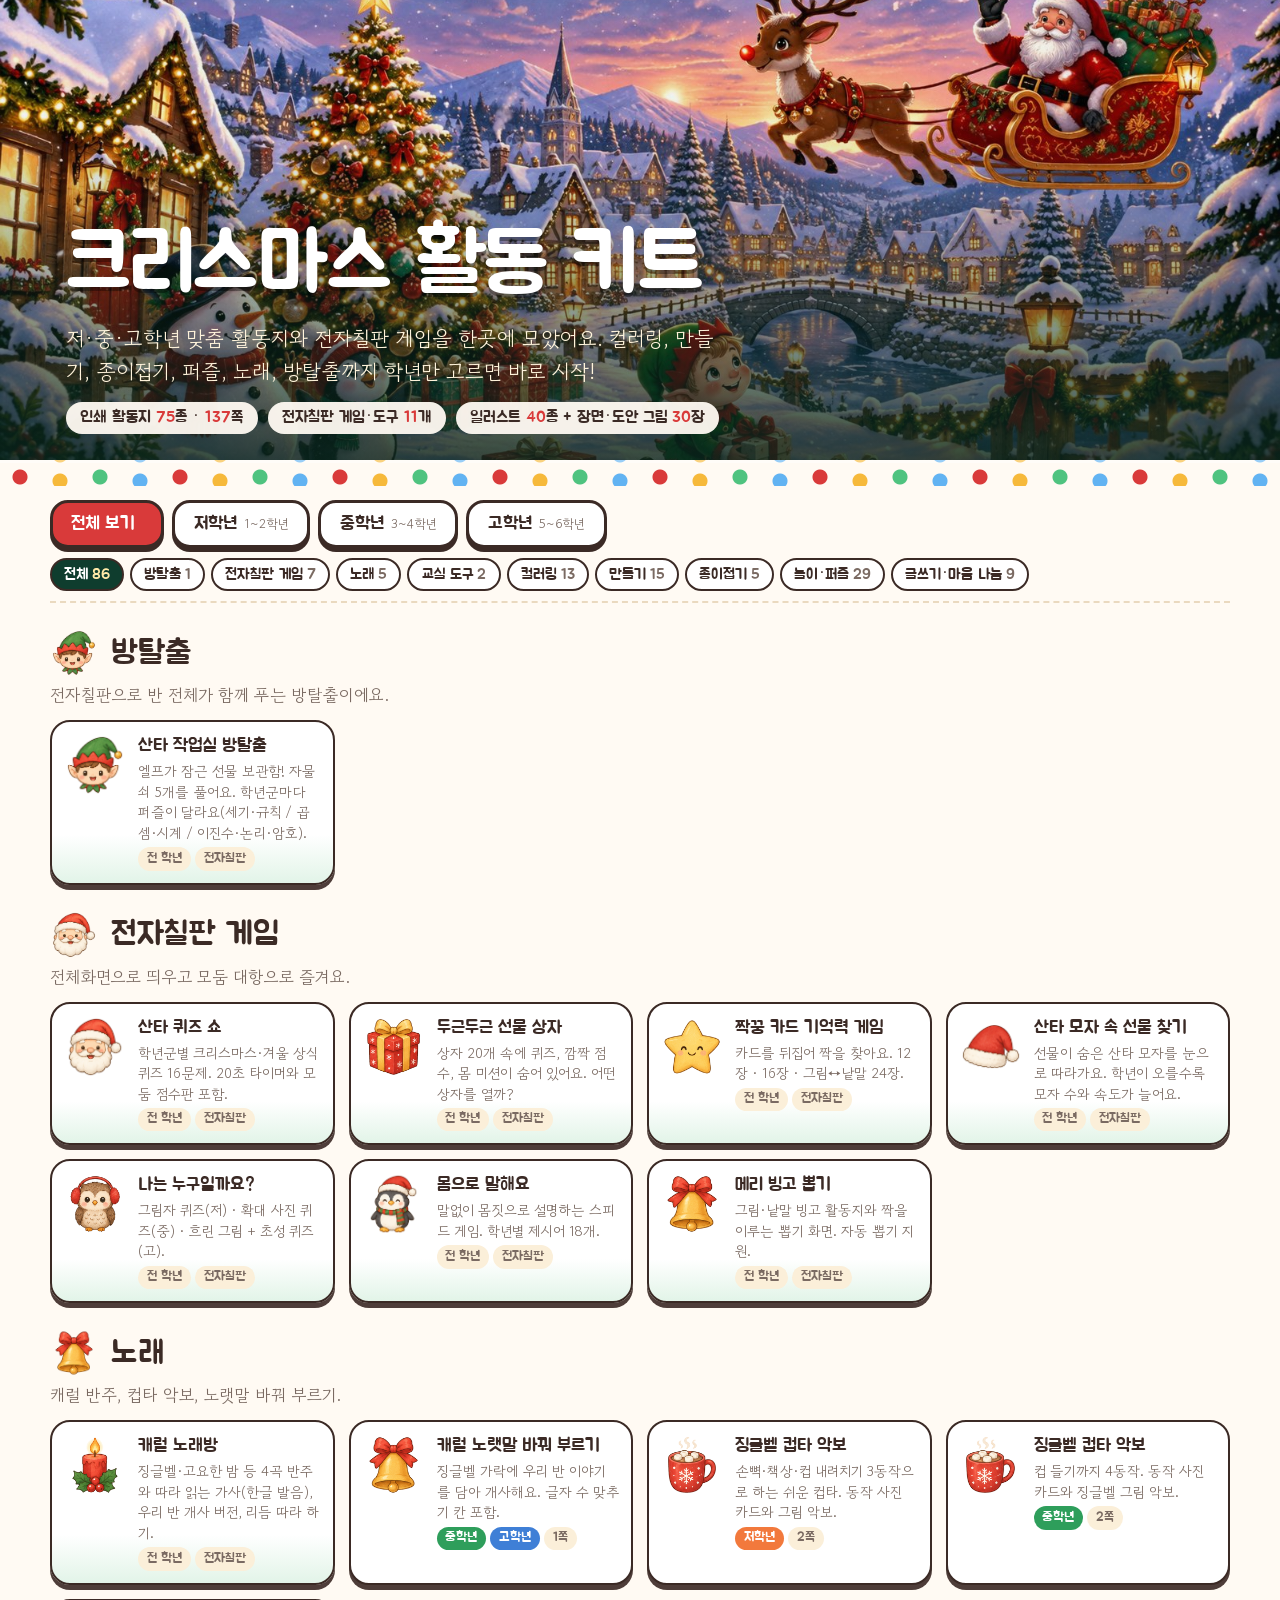
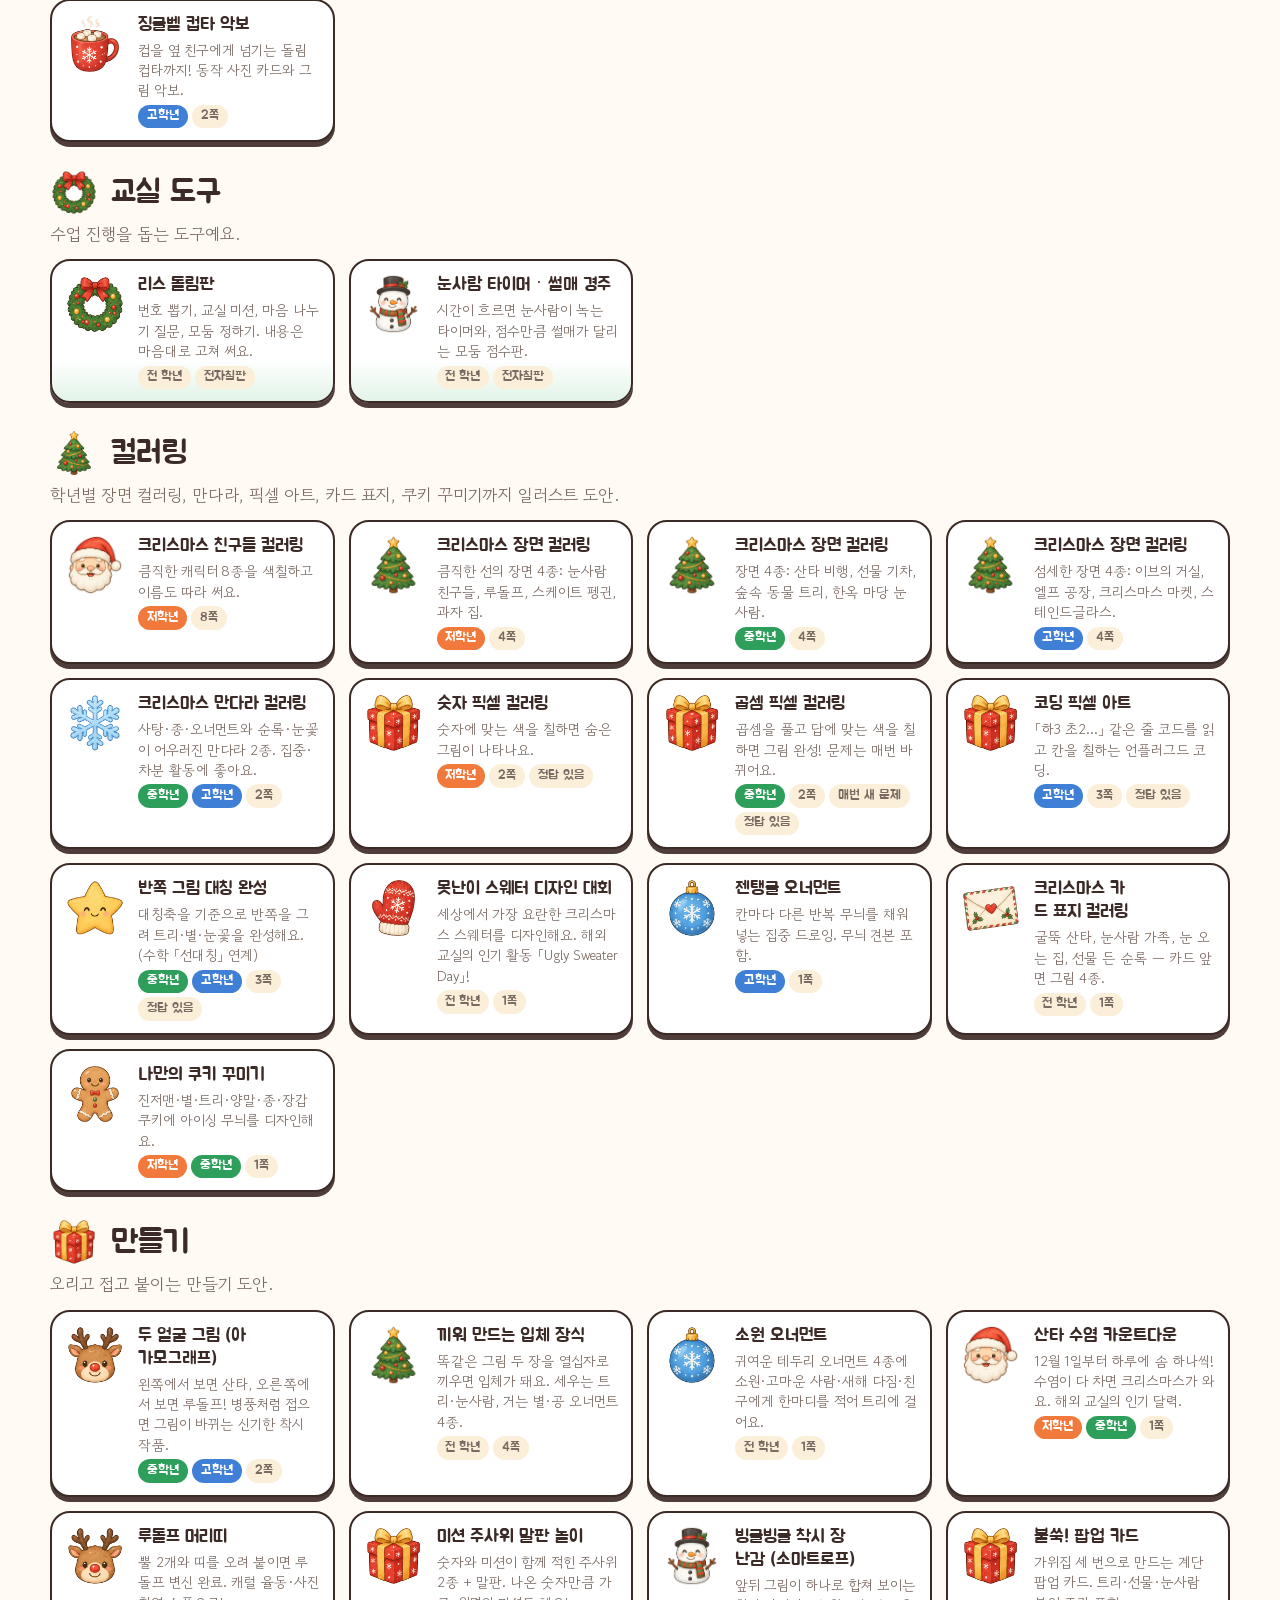
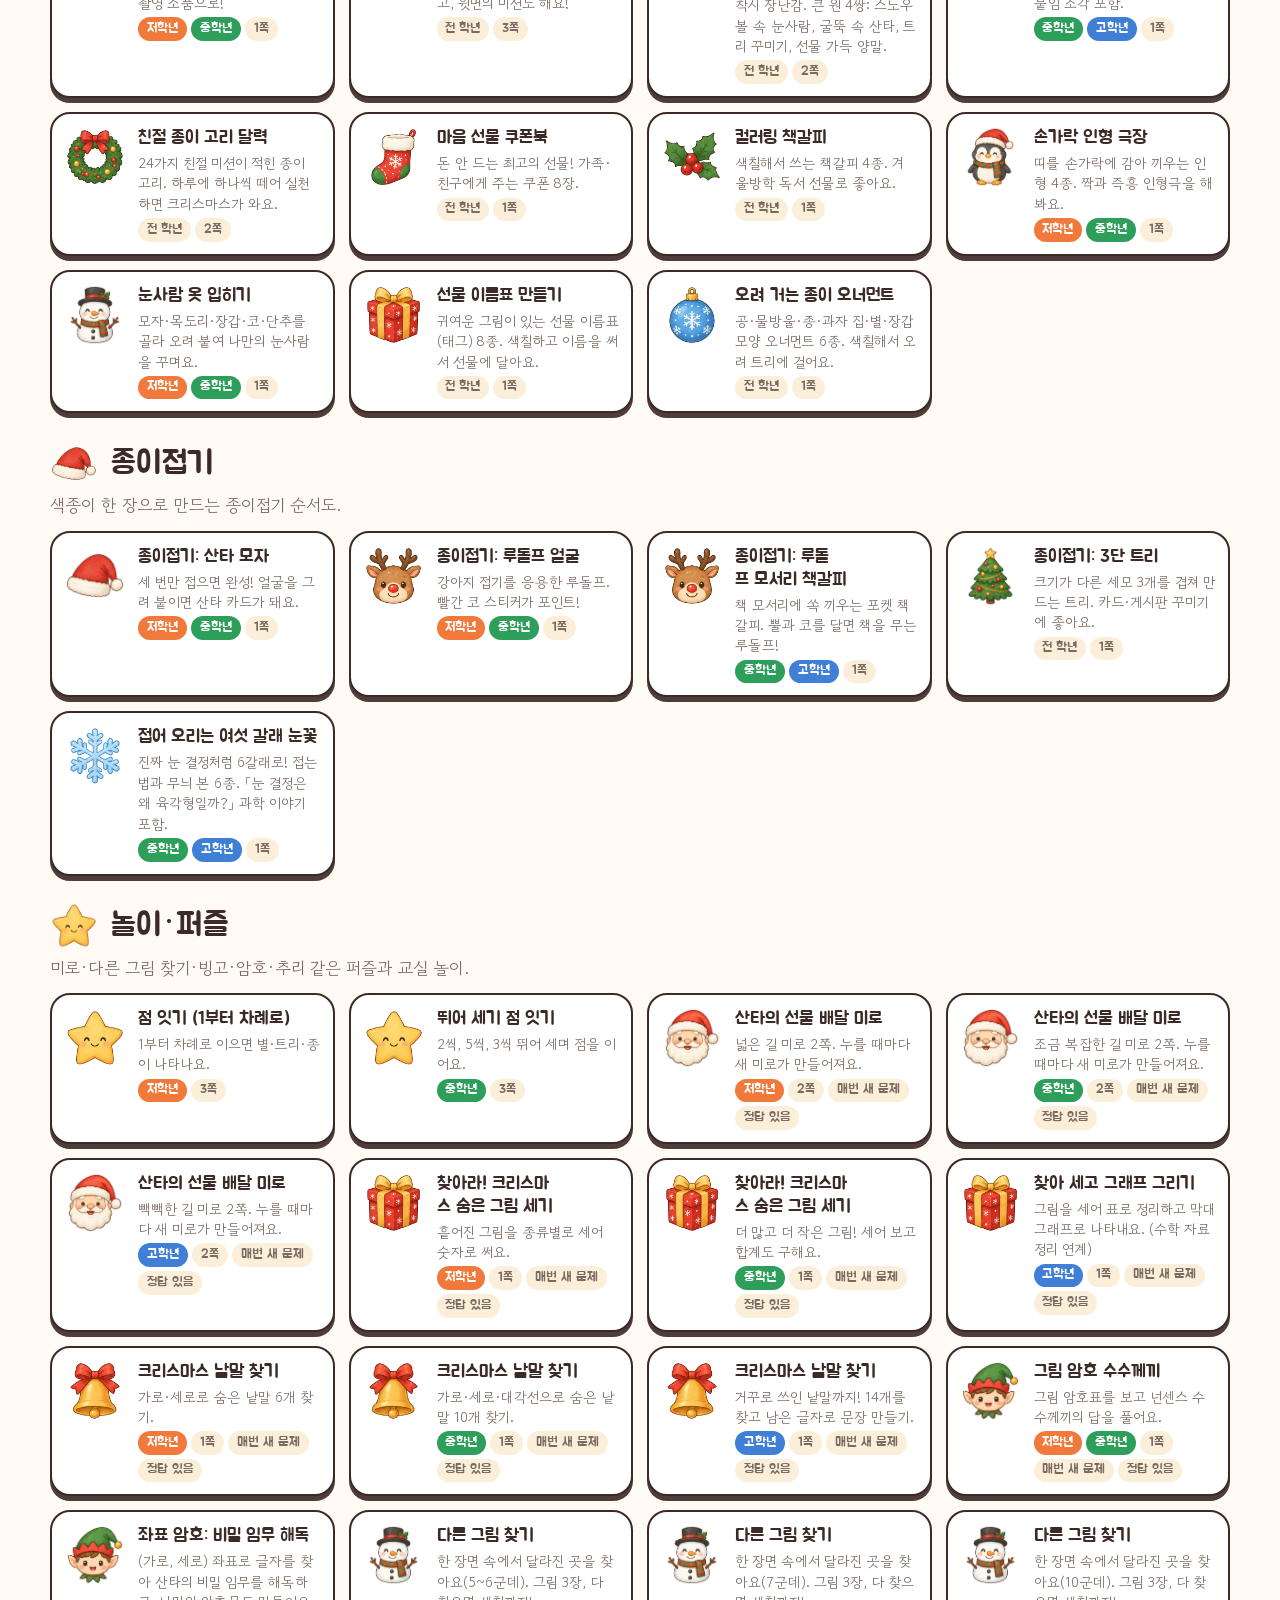
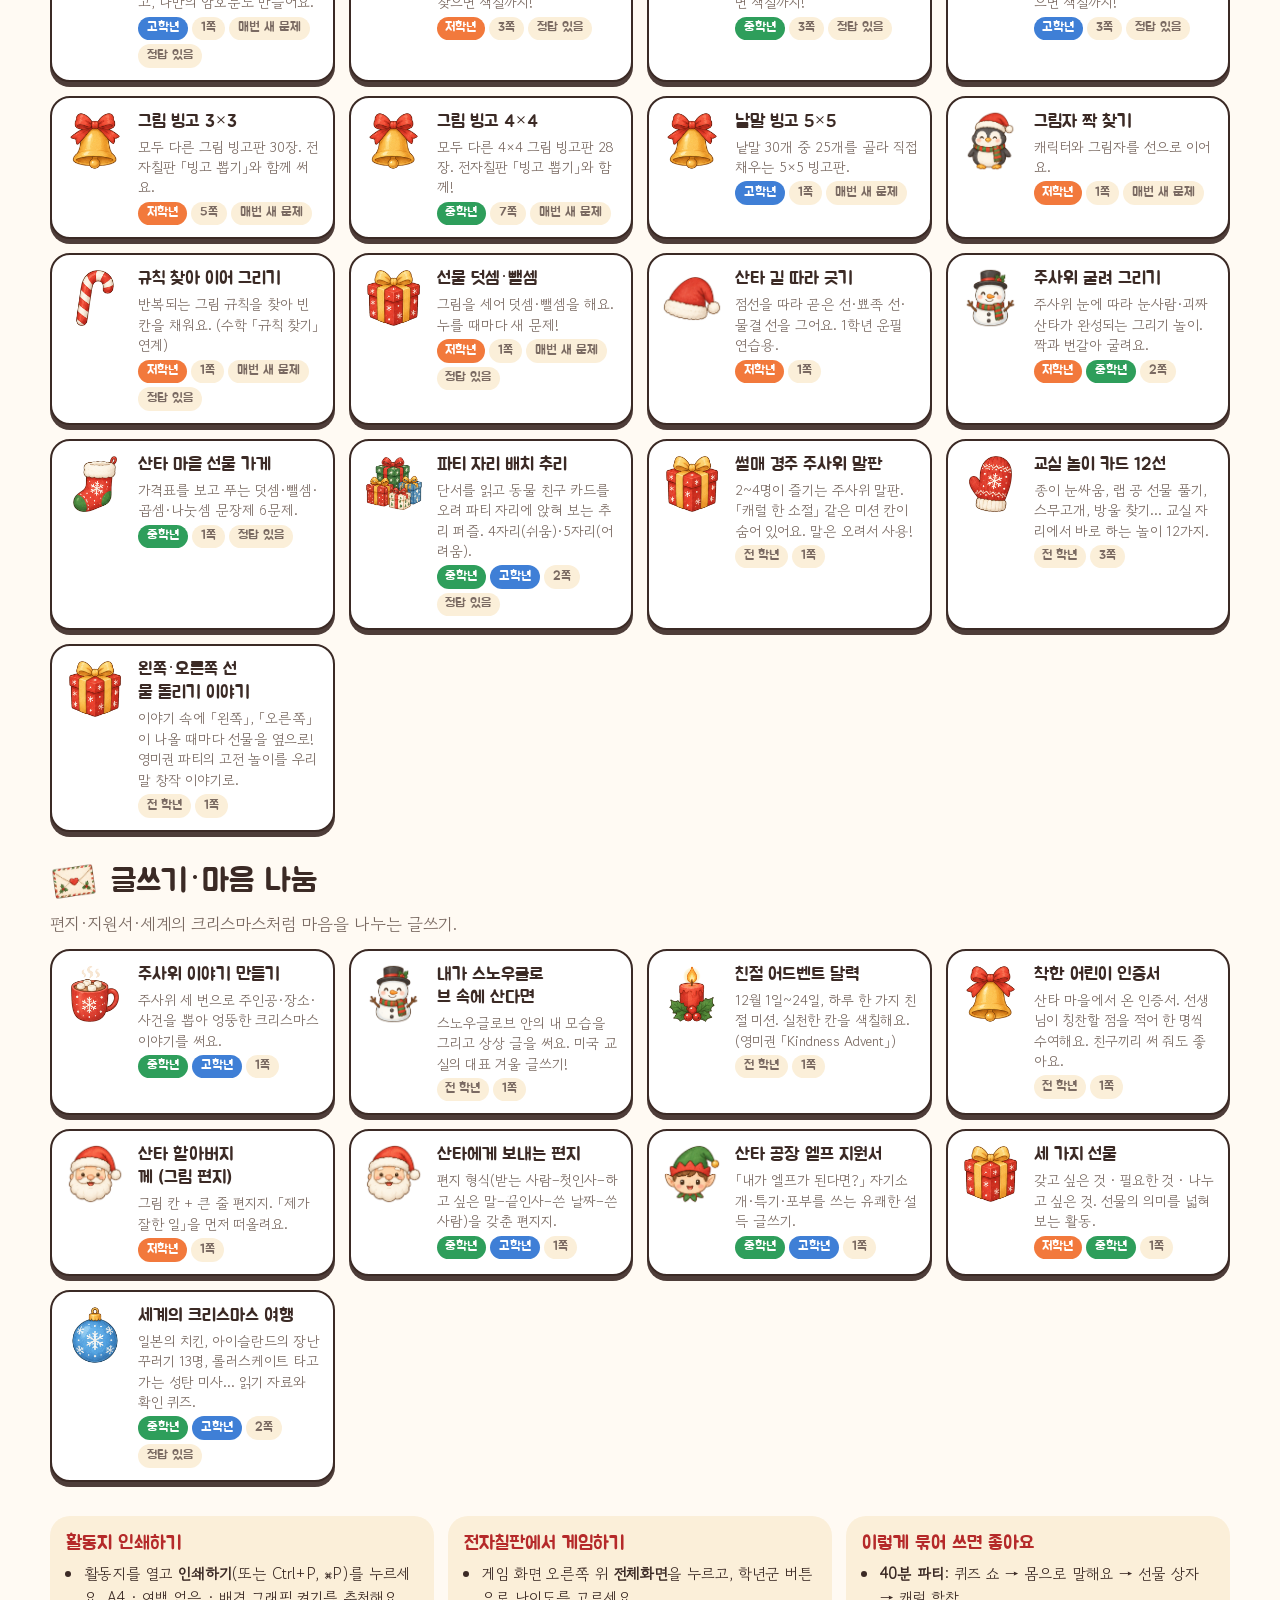
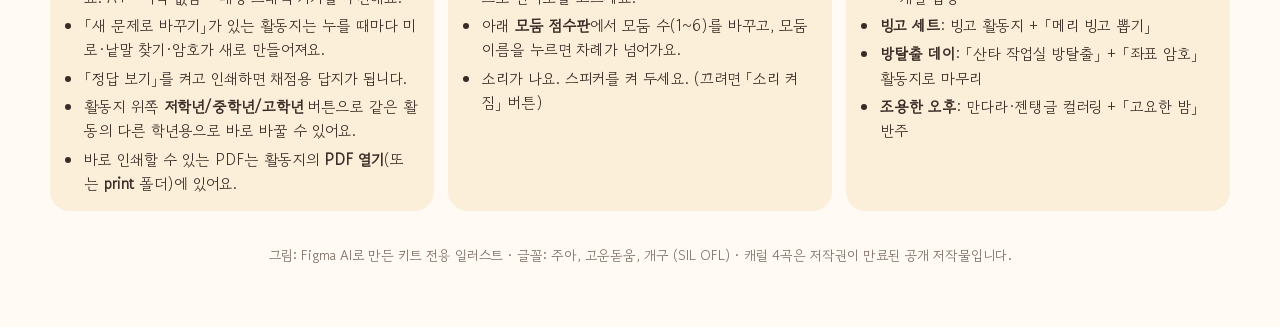
==== commit 319d40db: "활동지 대폭 개편: 학년 바꾸기, 새 도안, 다른 그림 찾기·컵타·입체 장식 재작성 - 활동지 화면에서 저·중·고학년 바로 바꾸기와 다른 활동지 목록 추가 - 새 그림 도안: 학년" ====
--- a/index.html
+++ b/index.html
@@ -64,7 +64,7 @@
   </nav>
   <main id="list"></main>
   <div class="guide">
-    <div><h3>활동지 인쇄하기</h3><ul><li>활동지를 열고 <b>인쇄하기</b>(또는 Ctrl+P, ⌘P)를 누르세요. A4 · 여백 없음 · 배경 그래픽 켜기를 추천해요.</li><li>「새 문제로 바꾸기」가 있는 활동지는 누를 때마다 미로·스도쿠·암호가 새로 만들어져요.</li><li>「정답 보기」를 켜고 인쇄하면 채점용 답지가 됩니다.</li><li>바로 인쇄할 수 있는 PDF는 <b>print</b> 폴더에 있어요.</li></ul></div>
+    <div><h3>활동지 인쇄하기</h3><ul><li>활동지를 열고 <b>인쇄하기</b>(또는 Ctrl+P, ⌘P)를 누르세요. A4 · 여백 없음 · 배경 그래픽 켜기를 추천해요.</li><li>「새 문제로 바꾸기」가 있는 활동지는 누를 때마다 미로·낱말 찾기·암호가 새로 만들어져요.</li><li>「정답 보기」를 켜고 인쇄하면 채점용 답지가 됩니다.</li><li>활동지 위쪽 <b>저학년/중학년/고학년</b> 버튼으로 같은 활동의 다른 학년용으로 바로 바꿀 수 있어요.</li><li>바로 인쇄할 수 있는 PDF는 활동지의 <b>PDF 열기</b>(또는 <b>print</b> 폴더)에 있어요.</li></ul></div>
     <div><h3>전자칠판에서 게임하기</h3><ul><li>게임 화면 오른쪽 위 <b>전체화면</b>을 누르고, 학년군 버튼으로 난이도를 고르세요.</li><li>아래 <b>모둠 점수판</b>에서 모둠 수(1~6)를 바꾸고, 모둠 이름을 누르면 차례가 넘어가요.</li><li>소리가 나요. 스피커를 켜 두세요. (끄려면 「소리 켜짐」 버튼)</li></ul></div>
     <div><h3>이렇게 묶어 쓰면 좋아요</h3><ul><li><b>40분 파티</b>: 퀴즈 쇼 → 몸으로 말해요 → 선물 상자 → 캐럴 합창</li><li><b>빙고 세트</b>: 빙고 활동지 + 「메리 빙고 뽑기」</li><li><b>방탈출 데이</b>: 「산타 작업실 방탈출」 + 「좌표 암호」 활동지로 마무리</li><li><b>조용한 오후</b>: 만다라·젠탱글 컬러링 + 「고요한 밤」 반주</li></ul></div>
   </div>
@@ -72,6 +72,7 @@
 </div>
 <script src="assets/art.js"></script>
 <script src="assets/core.js"></script>
+<script src="assets/diff-data.js"></script>
 <script src="assets/sheets-core.js"></script>
 <script src="assets/sheets-a.js"></script>
 <script src="assets/sheets-b.js"></script>
@@ -91,15 +92,15 @@
     {id:'timer', title:'눈사람 타이머 · 썰매 경주', cat:'tool', grades:G3, icon:'snowman', url:'games/timer.html', desc:'시간이 흐르면 눈사람이 녹는 타이머와, 점수만큼 썰매가 달리는 모둠 점수판.'},
     {id:'carol', title:'캐럴 노래방', cat:'song', grades:G3, icon:'candle', url:'games/carol.html', desc:'징글벨·고요한 밤 등 4곡 반주와 따라 읽는 가사(한글 발음), 우리 반 개사 버전, 리듬 따라 하기.'},
   ];
-  const CATS = {all:'전체', escape:'방탈출', game:'전자칠판 게임', song:'노래', tool:'교실 도구', color:'컬러링', make:'만들기', ori:'종이접기', play:'놀이·퍼즐', write:'글쓰기·마음 나눔', stem:'과학·코딩'};
-  const ORDER = ['escape','game','song','tool','color','make','ori','play','write','stem'];
-  const INTRO = {escape:['elf','전자칠판으로 반 전체가 함께 푸는 방탈출이에요.'], game:['santa','전체화면으로 띄우고 모둠 대항으로 즐겨요.'], song:['bell','반주에 맞춰 가사가 반짝여요.'], tool:['wreath','수업 진행을 돕는 도구예요.'], color:['tree','한 장 가득한 장면부터 만다라까지, 일러스트 컬러링 도안.'], make:['gift','오리고 접고 붙이는 만들기 도안.'], ori:['hat','색종이 한 장으로 만드는 종이접기 순서도.'], play:['star','미로·스도쿠·빙고·암호 같은 혼자 또는 함께 하는 퍼즐.'], write:['letter','편지·지원서·시상식처럼 마음을 나누는 글쓰기.'], stem:['snowflake','과학 실험, 공학 도전, 언플러그드 코딩.']};
+  const CATS = {all:'전체', escape:'방탈출', game:'전자칠판 게임', song:'노래', tool:'교실 도구', color:'컬러링', make:'만들기', ori:'종이접기', play:'놀이·퍼즐', write:'글쓰기·마음 나눔'};
+  const ORDER = ['escape','game','song','tool','color','make','ori','play','write'];
+  const INTRO = {escape:['elf','전자칠판으로 반 전체가 함께 푸는 방탈출이에요.'], game:['santa','전체화면으로 띄우고 모둠 대항으로 즐겨요.'], song:['bell','캐럴 반주, 컵타 악보, 노랫말 바꿔 부르기.'], tool:['wreath','수업 진행을 돕는 도구예요.'], color:['tree','학년별 장면 컬러링, 만다라, 픽셀 아트, 카드 표지, 쿠키 꾸미기까지 일러스트 도안.'], make:['gift','오리고 접고 붙이는 만들기 도안.'], ori:['hat','색종이 한 장으로 만드는 종이접기 순서도.'], play:['star','미로·다른 그림 찾기·빙고·암호·추리 같은 퍼즐과 교실 놀이.'], write:['letter','편지·지원서·세계의 크리스마스처럼 마음을 나누는 글쓰기.']};
   const items = [...GAMES.map(x=>({...x, kind:'board'})), ...SHEETS.map(s=>({...s, kind:'sheet'}))];
   let G = XK.store.get('idxg','all'), C = 'all';
   const h = location.hash.slice(1); if(['all','low','mid','high'].includes(h)) G = h;
   const pages = {}; SHEETS.forEach(s=>{ try{ pages[s.id] = s.gen({r:XK.rng(1),seed:1,ans:false}).length; }catch(e){ pages[s.id]=1; } });
   const nPages = Object.values(pages).reduce((a,b)=>a+b,0);
-  $('#stats').innerHTML = `<span>인쇄 활동지 <b>${SHEETS.length}</b>종 · <b>${nPages}</b>쪽</span><span>전자칠판 게임·도구 <b>${GAMES.length}</b>개</span><span>일러스트 <b>${XArt.NAMES.length}</b>종 + 장면 그림 <b>10</b>장</span>`;
+  $('#stats').innerHTML = `<span>인쇄 활동지 <b>${SHEETS.length}</b>종 · <b>${nPages}</b>쪽</span><span>전자칠판 게임·도구 <b>${GAMES.length}</b>개</span><span>일러스트 <b>${XArt.NAMES.length}</b>종 + 장면·도안 그림 <b>30</b>장</span>`;
   function tabs(){
     $('#gtabs').innerHTML = [['all','전체 보기',''],...G3.map(g=>[g,XK.GRADES[g],XK.GRADE_SUB[g]])].map(([g,t,s])=>`<button class="gtab" data-g="${g}" aria-pressed="${g===G}">${t}<small>${s}</small></button>`).join('');
     document.querySelectorAll('.gtab').forEach(b=>b.onclick=()=>{ G=b.dataset.g; XK.store.set('idxg',G); if(G!=='all') XK.store.set('grade',G); try{history.replaceState(null,'','#'+G);}catch(e){} tabs(); render(); });
--- a/assets/theme.css
+++ b/assets/theme.css
@@ -83,3 +83,5 @@
 @keyframes pop{0%{transform:scale(.6);opacity:0}70%{transform:scale(1.08)}100%{transform:scale(1);opacity:1}}
 @keyframes wiggle{0%,100%{transform:rotate(-4deg)}50%{transform:rotate(4deg)}}
 .pop{animation:pop .35s ease-out}
+@media (max-width:640px){.topbar h1{flex-basis:100%;order:-1}}
+[hidden]{display:none!important}
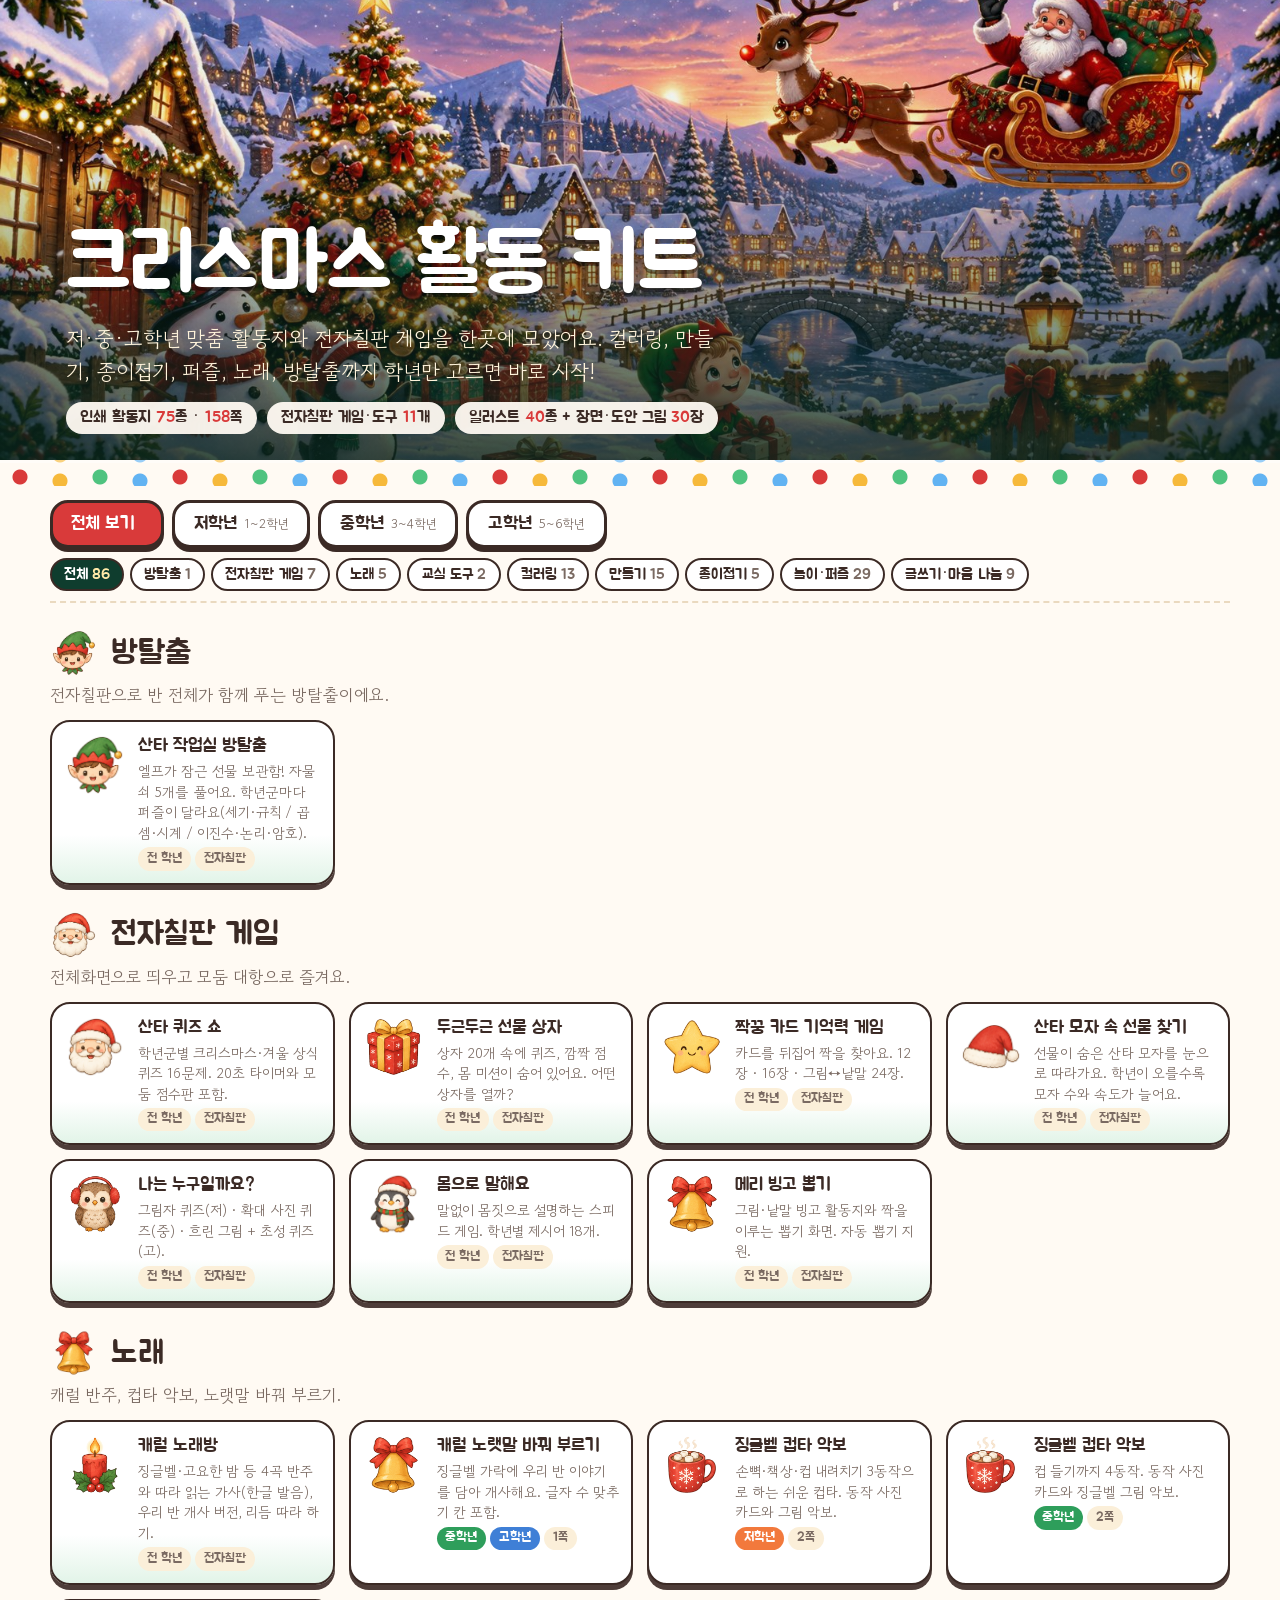
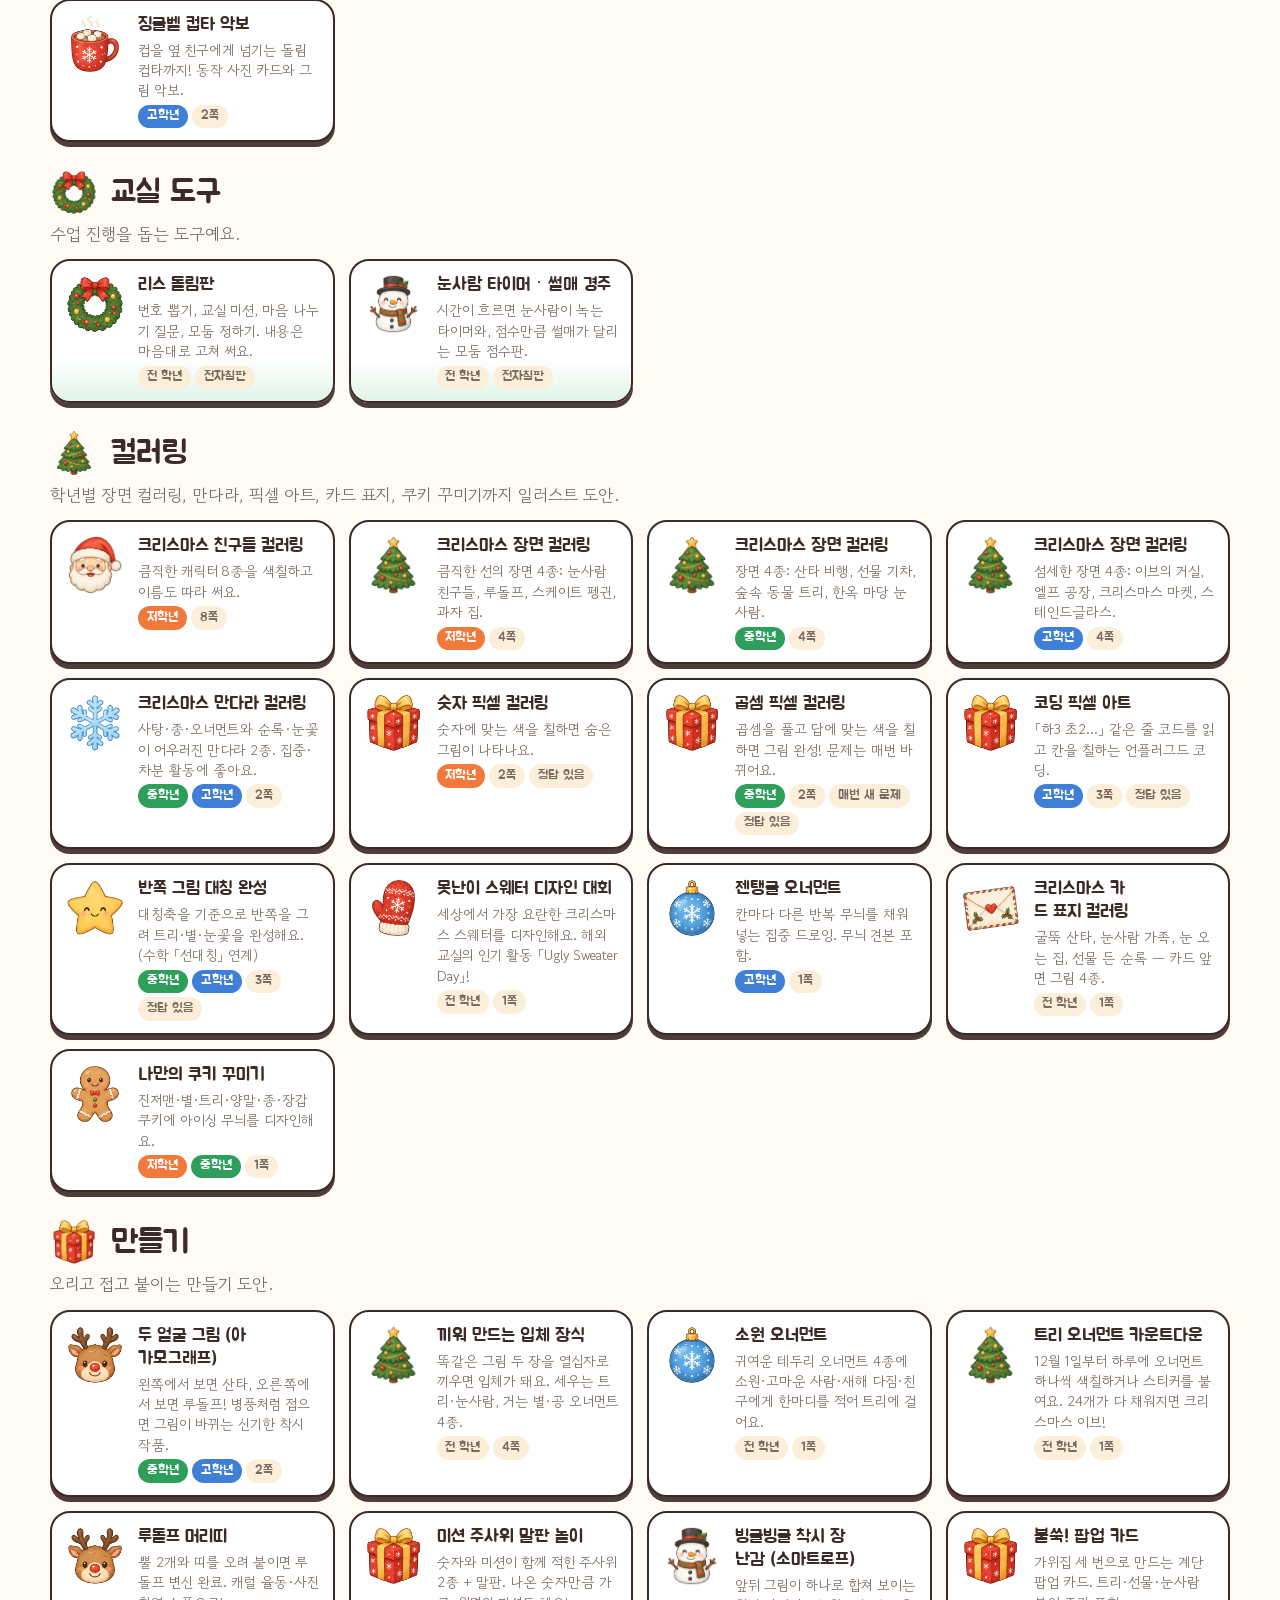
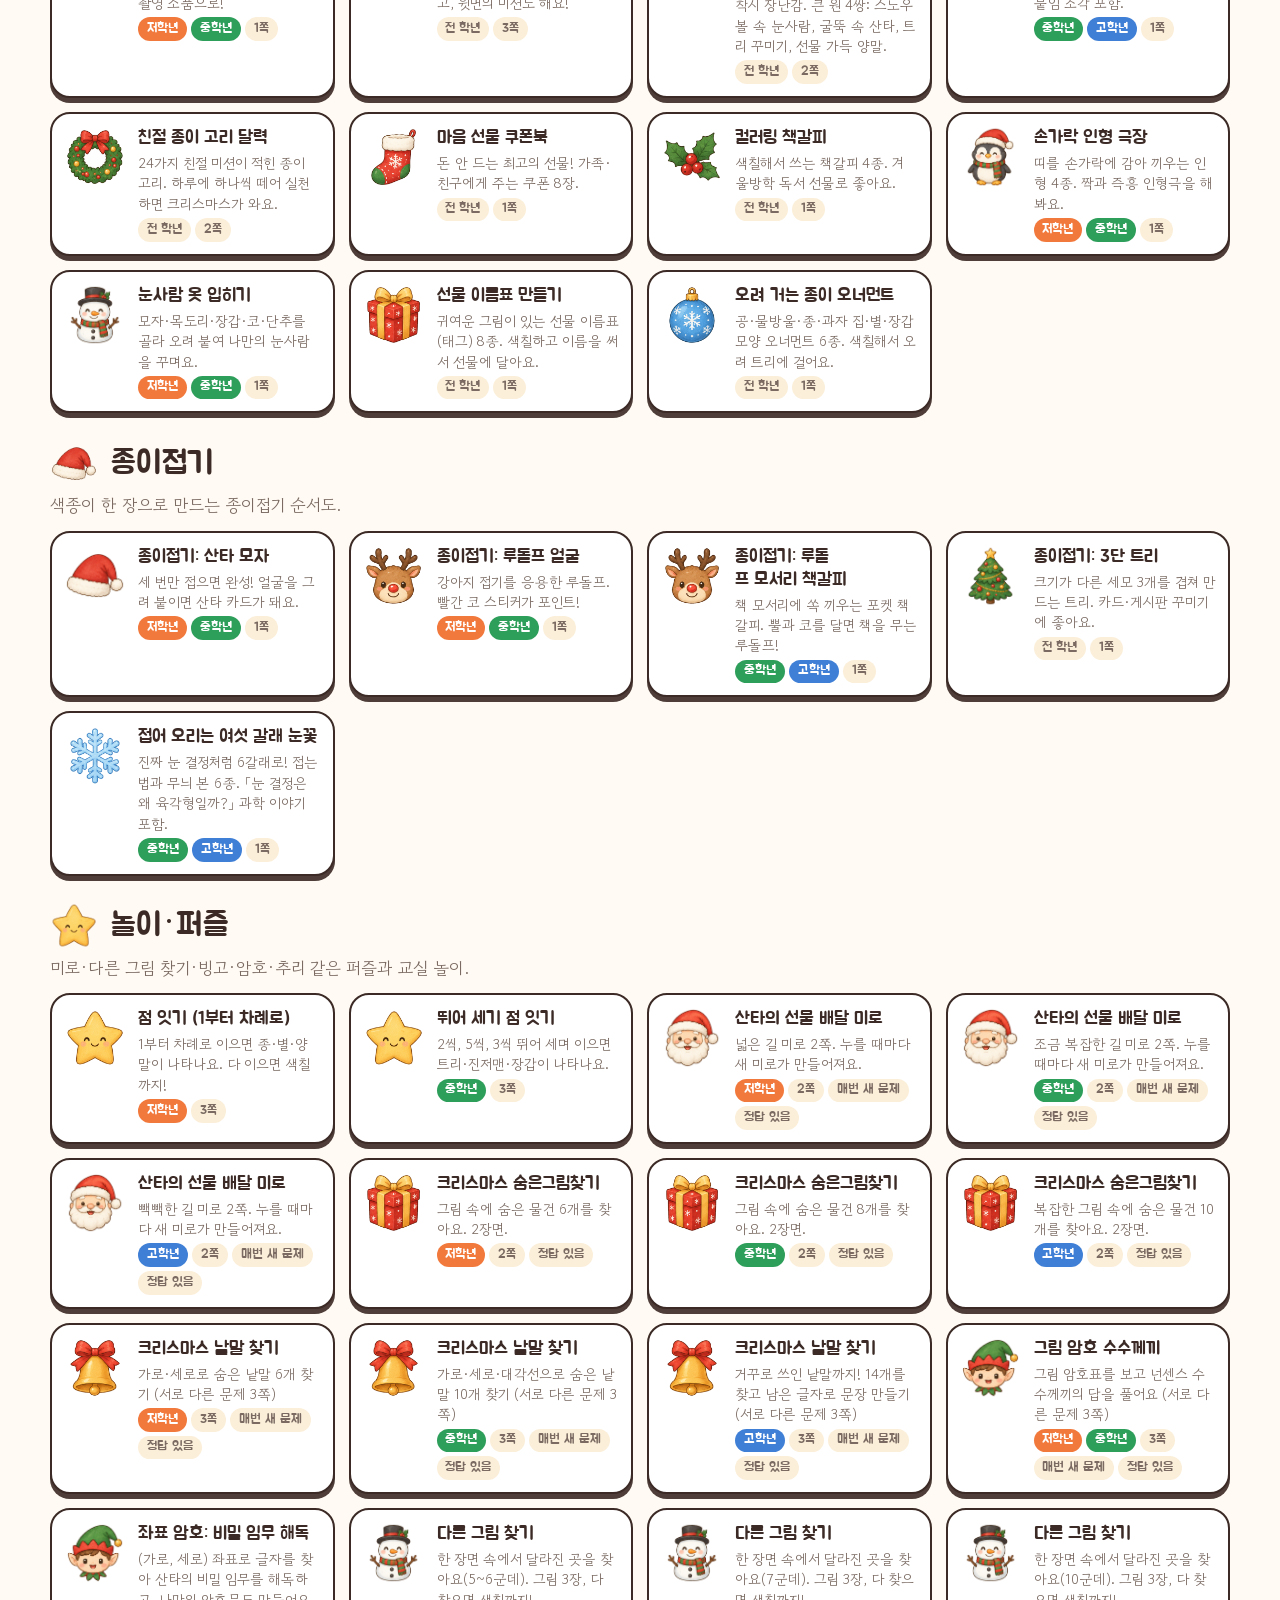
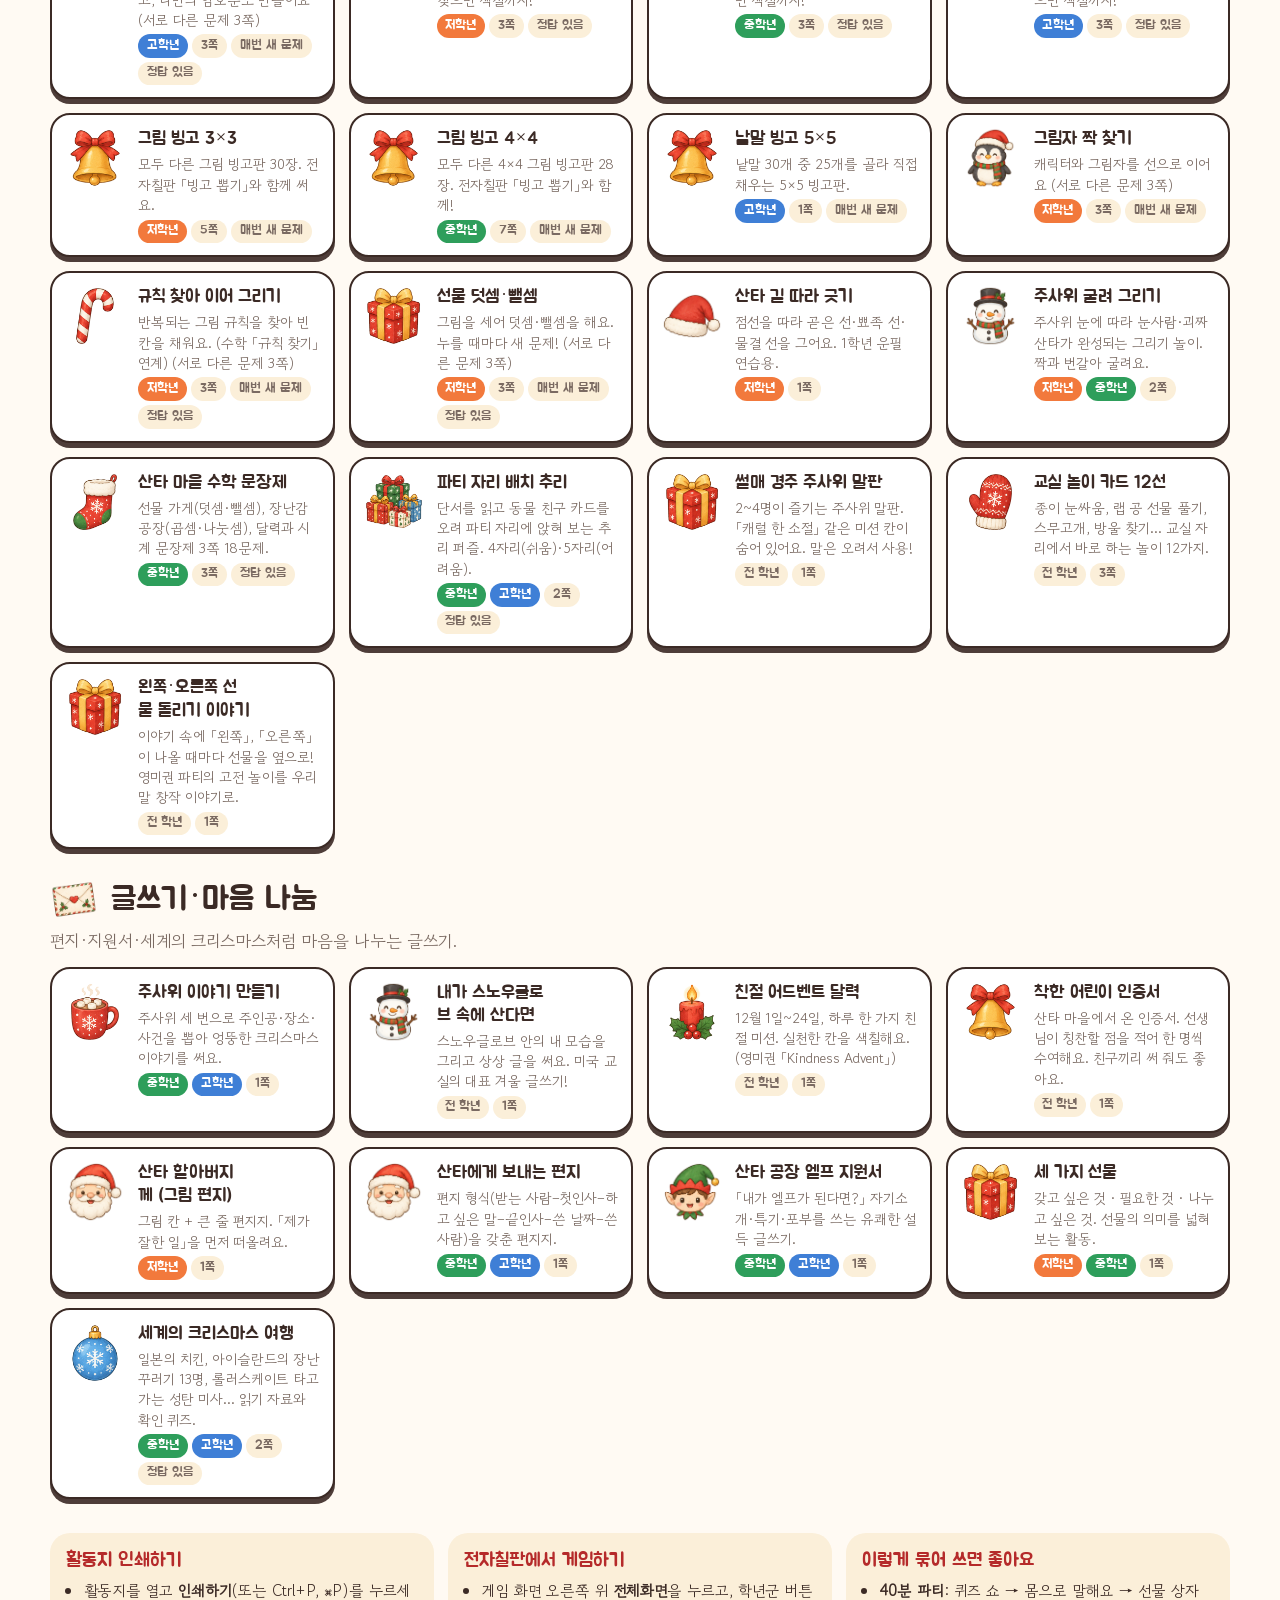
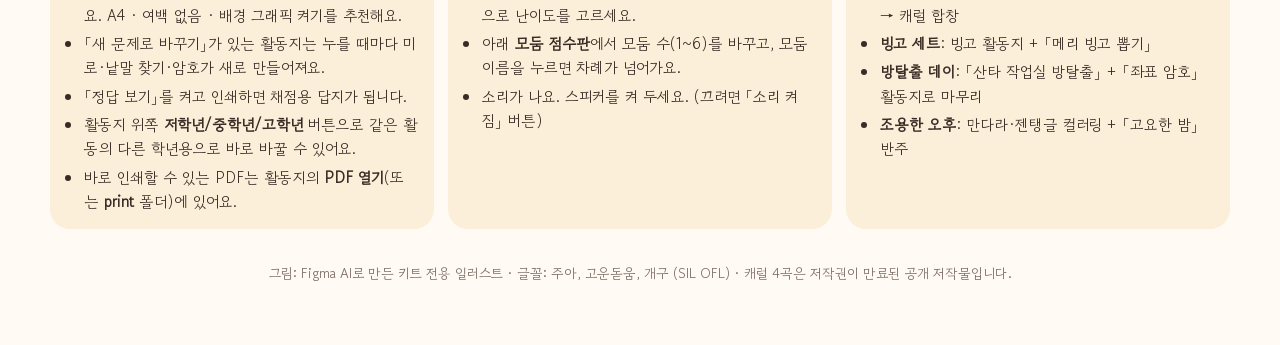
==== commit 0be6f719: "점 잇기·숨은그림찾기 새로 만들기, 퍼즐 문제 늘리기, 종이접기 그림 개선 - 점 잇기: 캐릭터 그림 테두리를 따라 점을 찍고 안쪽 그림을 남긴 방식으로 교체 - 숨은그림찾기: 장" ====
--- a/index.html
+++ b/index.html
@@ -6,8 +6,11 @@
 <meta name="claude:viewport-fit-sides" content="cover">
 <title>크리스마스 활동 키트</title>
 <link rel="stylesheet" href="assets/theme.css">
+<link rel="stylesheet" href="assets/sheet.css">
 <style>
 body{padding-bottom:60px}
+body.sheets::before{background:var(--pine)}
+@media print{#home{display:none!important}}
 .hero{position:relative;margin:0 calc(-1 * max(16px,env(safe-area-inset-left,0px))) 0 calc(-1 * max(16px,env(safe-area-inset-right,0px)));background:#123a2b url(assets/img/page/hero.jpg) center 40%/cover no-repeat;min-height:clamp(260px,38vw,460px);display:flex;align-items:flex-end}
 .hero::before{content:"";position:absolute;inset:0;background:linear-gradient(180deg,rgba(10,40,30,.05) 30%,rgba(10,40,30,.82))}
 .hero .in{position:relative;width:100%;padding:0 max(16px,env(safe-area-inset-left,0px)) 26px max(16px,env(safe-area-inset-right,0px))}
@@ -51,6 +54,7 @@
 </style>
 </head>
 <body>
+<div id="home">
 <header class="hero"><div class="in wrap">
   <h1>크리스마스 활동 키트</h1>
   <p>저·중·고학년 맞춤 활동지와 전자칠판 게임을 한곳에 모았어요. 컬러링, 만들기, 종이접기, 퍼즐, 노래, 방탈출까지 학년만 고르면 바로 시작!</p>
@@ -70,12 +74,16 @@
   </div>
   <footer class="ft">그림: Figma AI로 만든 키트 전용 일러스트 · 글꼴: 주아, 고운돋움, 개구 (SIL OFL) · 캐럴 4곡은 저작권이 만료된 공개 저작물입니다.</footer>
 </div>
+</div>
+<div id="viewer" hidden></div>
 <script src="assets/art.js"></script>
 <script src="assets/core.js"></script>
 <script src="assets/diff-data.js"></script>
+<script src="assets/dots-hidden-data.js"></script>
 <script src="assets/sheets-core.js"></script>
 <script src="assets/sheets-a.js"></script>
 <script src="assets/sheets-b.js"></script>
+<script src="assets/viewer.js"></script>
 <script>
 (function(){
   const $ = XK.$, art = XArt.art, G3 = ['low','mid','high'];
@@ -113,10 +121,27 @@
     const gHash = G==='all' ? XK.store.get('grade','mid') : G;
     $('#list').innerHTML = ORDER.filter(c=>C==='all'||C===c).map(c=>{
       const L = vis.filter(x=>x.cat===c); if(!L.length) return '';
-      return `<section class="grp"><h2>${art(INTRO[c][0])}${CATS[c]}</h2><p>${INTRO[c][1]}</p><div class="grid">${L.map(x=>`<a class="card ${x.kind==='board'?'cb':''}" href="${x.kind==='board'?x.url+'#'+gHash:x.url}">${art(x.icon)}<div class="tx"><h3>${x.title}</h3><p>${x.desc}</p><div class="meta">${x.grades.length===3?'<span class="chip ghost">전 학년</span>':x.grades.map(g=>`<span class="chip ${g}">${XK.GRADES[g]}</span>`).join('')}<span class="chip ghost">${x.kind==='board'?'전자칠판':pages[x.id]+'쪽'}</span>${x.random?'<span class="chip ghost">매번 새 문제</span>':''}${x.answers?'<span class="chip ghost">정답 있음</span>':''}</div></div></a>`).join('')}</div></section>`;
+      return `<section class="grp"><h2>${art(INTRO[c][0])}${CATS[c]}</h2><p>${INTRO[c][1]}</p><div class="grid">${L.map(x=>`<a class="card ${x.kind==='board'?'cb':''}" href="${x.kind==='board'?x.url+'#'+gHash:'#'+x.id}">${art(x.icon)}<div class="tx"><h3>${x.title}</h3><p>${x.desc}</p><div class="meta">${x.grades.length===3?'<span class="chip ghost">전 학년</span>':x.grades.map(g=>`<span class="chip ${g}">${XK.GRADES[g]}</span>`).join('')}<span class="chip ghost">${x.kind==='board'?'전자칠판':pages[x.id]+'쪽'}</span>${x.random?'<span class="chip ghost">매번 새 문제</span>':''}${x.answers?'<span class="chip ghost">정답 있음</span>':''}</div></div></a>`).join('')}</div></section>`;
     }).join('') || '<p class="empty">이 학년군에 맞는 자료가 없어요.</p>';
   }
   tabs(); render();
+  /* 활동지는 이 페이지 안에서 열어요 (주소 #활동지id) */
+  let V = null, lastY = 0;
+  function route(){
+    const id = location.hash.slice(1), sh = XViewer.find(id);
+    if(sh){
+      if(!V) V = XViewer.mount($('#viewer'), { home: ()=>G });
+      if($('#viewer').hidden) lastY = scrollY;
+      $('#home').hidden = true; $('#viewer').hidden = false; document.body.classList.add('sheets');
+      V.open(id); scrollTo(0,0);
+    } else {
+      const wasOpen = !$('#viewer').hidden;
+      $('#viewer').hidden = true; $('#home').hidden = false; document.body.classList.remove('sheets'); document.title = '크리스마스 활동 키트';
+      if(['all','low','mid','high'].includes(id) && id!==G){ G = id; tabs(); render(); }
+      if(wasOpen) scrollTo(0, lastY);
+    }
+  }
+  addEventListener('hashchange', route); route();
 })();
 </script>
 </body>
--- a/assets/sheet.css
+++ b/assets/sheet.css
@@ -0,0 +1,58 @@
+/* 인쇄용 활동지 (A4) */
+body.sheets{background:var(--pine);padding-bottom:60px}
+.sbar{position:sticky;top:env(safe-area-inset-top,0px);z-index:20;background:var(--pine);padding:10px 0;display:flex;gap:10px;align-items:center;flex-wrap:wrap}
+.sbar h1{color:#fff;font-size:1.4rem;flex:1;min-width:0}
+.sbar .info{color:var(--gold2);font-size:.9rem;flex-basis:100%}
+#pages{display:flex;flex-direction:column;align-items:center;gap:22px}
+.pagebox{width:100%;max-width:210mm;overflow:hidden}
+.page{width:210mm;height:297mm;background:#fff;color:#2b2320;padding:10mm 12mm 8mm;display:flex;flex-direction:column;gap:3mm;position:relative;overflow:hidden;
+  font-family:var(--f-body);font-size:11.5pt;line-height:1.5;transform-origin:0 0;box-shadow:0 8px 0 rgba(0,0,0,.25);border-radius:2mm;-webkit-print-color-adjust:exact;print-color-adjust:exact}
+.page.land{width:297mm;height:210mm}
+.pagebox.land{max-width:297mm}
+.ph{display:flex;align-items:center;gap:4mm;flex:none}
+.ph .ic{width:19mm;height:19mm;flex:none}
+.ph h1{font-size:21pt;color:#b52a2a;letter-spacing:-.01em}
+.ph p{font-size:10pt;color:#5d4d45;line-height:1.35;margin-top:.5mm}
+.ph .tt{flex:1;min-width:0}
+.ph .nm{flex:none;font-family:var(--f-display);font-size:9.5pt;color:#5d4d45;border:.5mm dashed #c9b8a4;border-radius:3mm;padding:1.6mm 3mm;line-height:2;text-align:right;white-space:nowrap}
+.ph .nm i{display:inline-block;border-bottom:.3mm solid #8a7a70;width:9mm;height:4mm;vertical-align:baseline}
+.ph .nm i.w{width:26mm}
+.stripe{flex:none;height:2.6mm;border-radius:2mm;background:repeating-linear-gradient(-45deg,#d93a3a 0 3mm,#fff 3mm 6mm);border:.3mm solid #d93a3a}
+.pb{flex:1;min-height:0;display:flex;flex-direction:column;gap:3mm}
+.pb>svg{width:100%;flex:1;min-height:0}
+.pf{flex:none;display:flex;justify-content:space-between;align-items:center;font-size:7.5pt;color:#9a8a80;font-family:var(--f-display)}
+.pf span:first-child::before{content:"";display:inline-block;width:2.2mm;height:2.2mm;border-radius:50%;background:#d93a3a;box-shadow:2.8mm 0 0 #2e9e5b;margin-right:4.4mm}
+.tip{flex:none;background:#fff6dc;border:.4mm solid #f0cf7a;border-radius:3mm;padding:1.6mm 3.5mm;font-size:9.5pt;line-height:1.45}
+.tip b{font-family:var(--f-display);font-weight:400;color:#b06a00;margin-right:1mm}
+.q{font-family:var(--f-display);font-size:13pt;flex:none}
+.lines{flex:1;background:repeating-linear-gradient(transparent 0 9.6mm,#bfb1a5 9.6mm 10mm);min-height:20mm}
+.box{border:.6mm solid #432;border-radius:4mm;padding:3mm}
+.grid2{display:grid;grid-template-columns:1fr 1fr;gap:4mm}
+.steps{display:grid;grid-template-columns:repeat(3,1fr);gap:3mm;flex:none}
+.steps.c2{grid-template-columns:repeat(2,1fr)}
+.steps.c4{grid-template-columns:repeat(4,1fr)}
+.steps .st{border:.5mm solid #d9c9b5;border-radius:4mm;padding:2mm;display:flex;flex-direction:column;gap:1mm;background:#fffdf8}
+.steps .st svg{width:100%;height:auto}
+.steps .st p{font-size:9.5pt;line-height:1.35}
+.steps .st b{font-family:var(--f-display);font-weight:400;color:#fff;background:#d93a3a;border-radius:50%;width:6mm;height:6mm;display:inline-flex;align-items:center;justify-content:center;font-size:10pt;margin-right:1mm}
+.page img.art{display:block;margin:0 auto}
+.sv text{font-family:"Jua","Malgun Gothic",sans-serif}
+table.t{border-collapse:collapse;width:100%;flex:none}
+table.t td,table.t th{border:.4mm solid #432;padding:1.5mm 2mm;text-align:center;font-size:10.5pt}
+table.t th{background:#ffe9e6;font-family:var(--f-display);font-weight:400}
+.cards{display:grid;gap:3mm}
+.card{border:.6mm dashed #8a7a70;border-radius:4mm;padding:3mm;display:flex;gap:3mm;align-items:center}
+.card svg{flex:none}
+.ans{color:#d93a3a;font-family:var(--f-display)}
+ol.ol,ul.ul{margin:0;padding-left:6mm;display:flex;flex-direction:column;gap:1.2mm}
+.h3{font-family:var(--f-display);font-size:13pt;color:#1c6146;flex:none}
+@page{size:A4;margin:0}
+@media print{
+  body.sheets{background:#fff;padding:0!important}
+  .sbar{display:none!important}
+  #pages{display:block}
+  .pagebox{max-width:none;overflow:visible;height:auto!important;width:auto}
+  .page{transform:none!important;box-shadow:none;border-radius:0;break-after:page;page-break-after:always;margin:0}
+  .pagebox.land{width:210mm;height:297mm!important;overflow:hidden;break-after:page;page-break-after:always;position:relative}
+  .pagebox.land .page{position:absolute;left:0;top:0;transform:translateX(210mm) rotate(90deg)!important;transform-origin:0 0;break-after:auto;page-break-after:auto}
+}
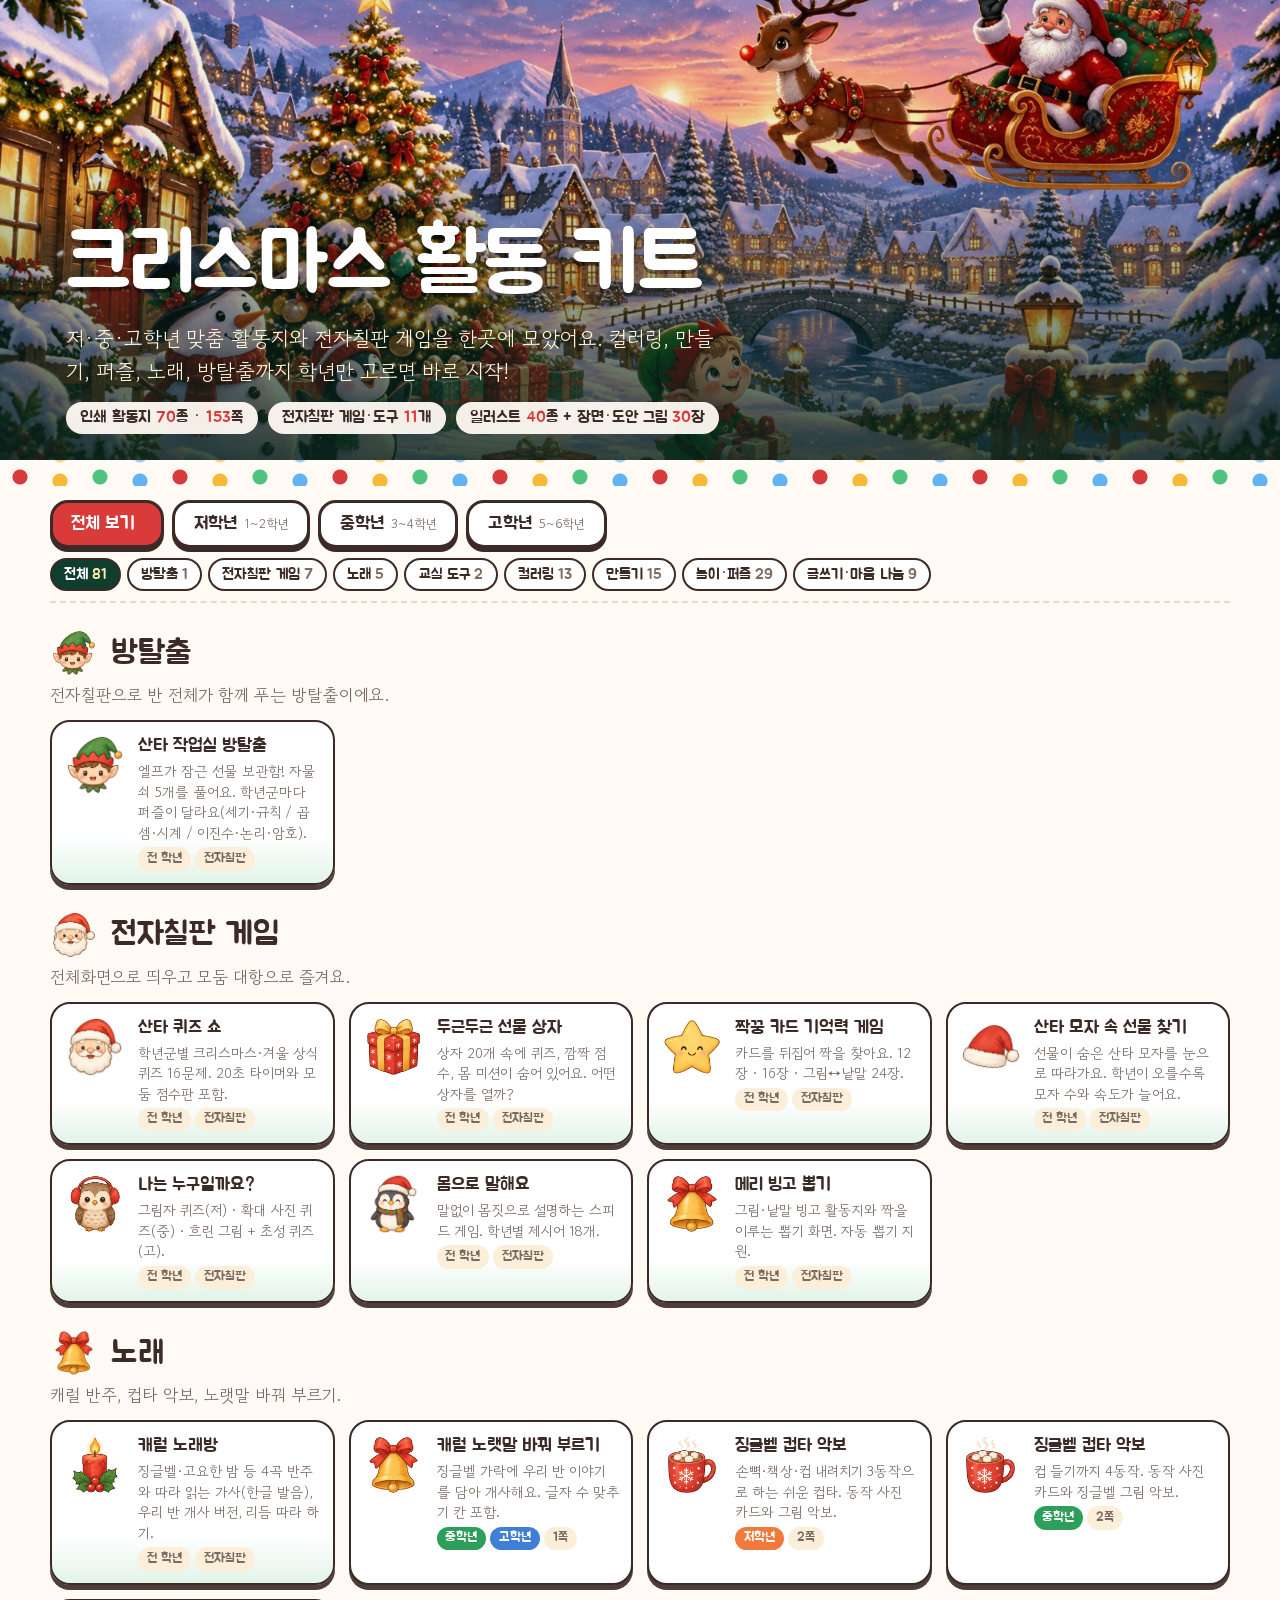
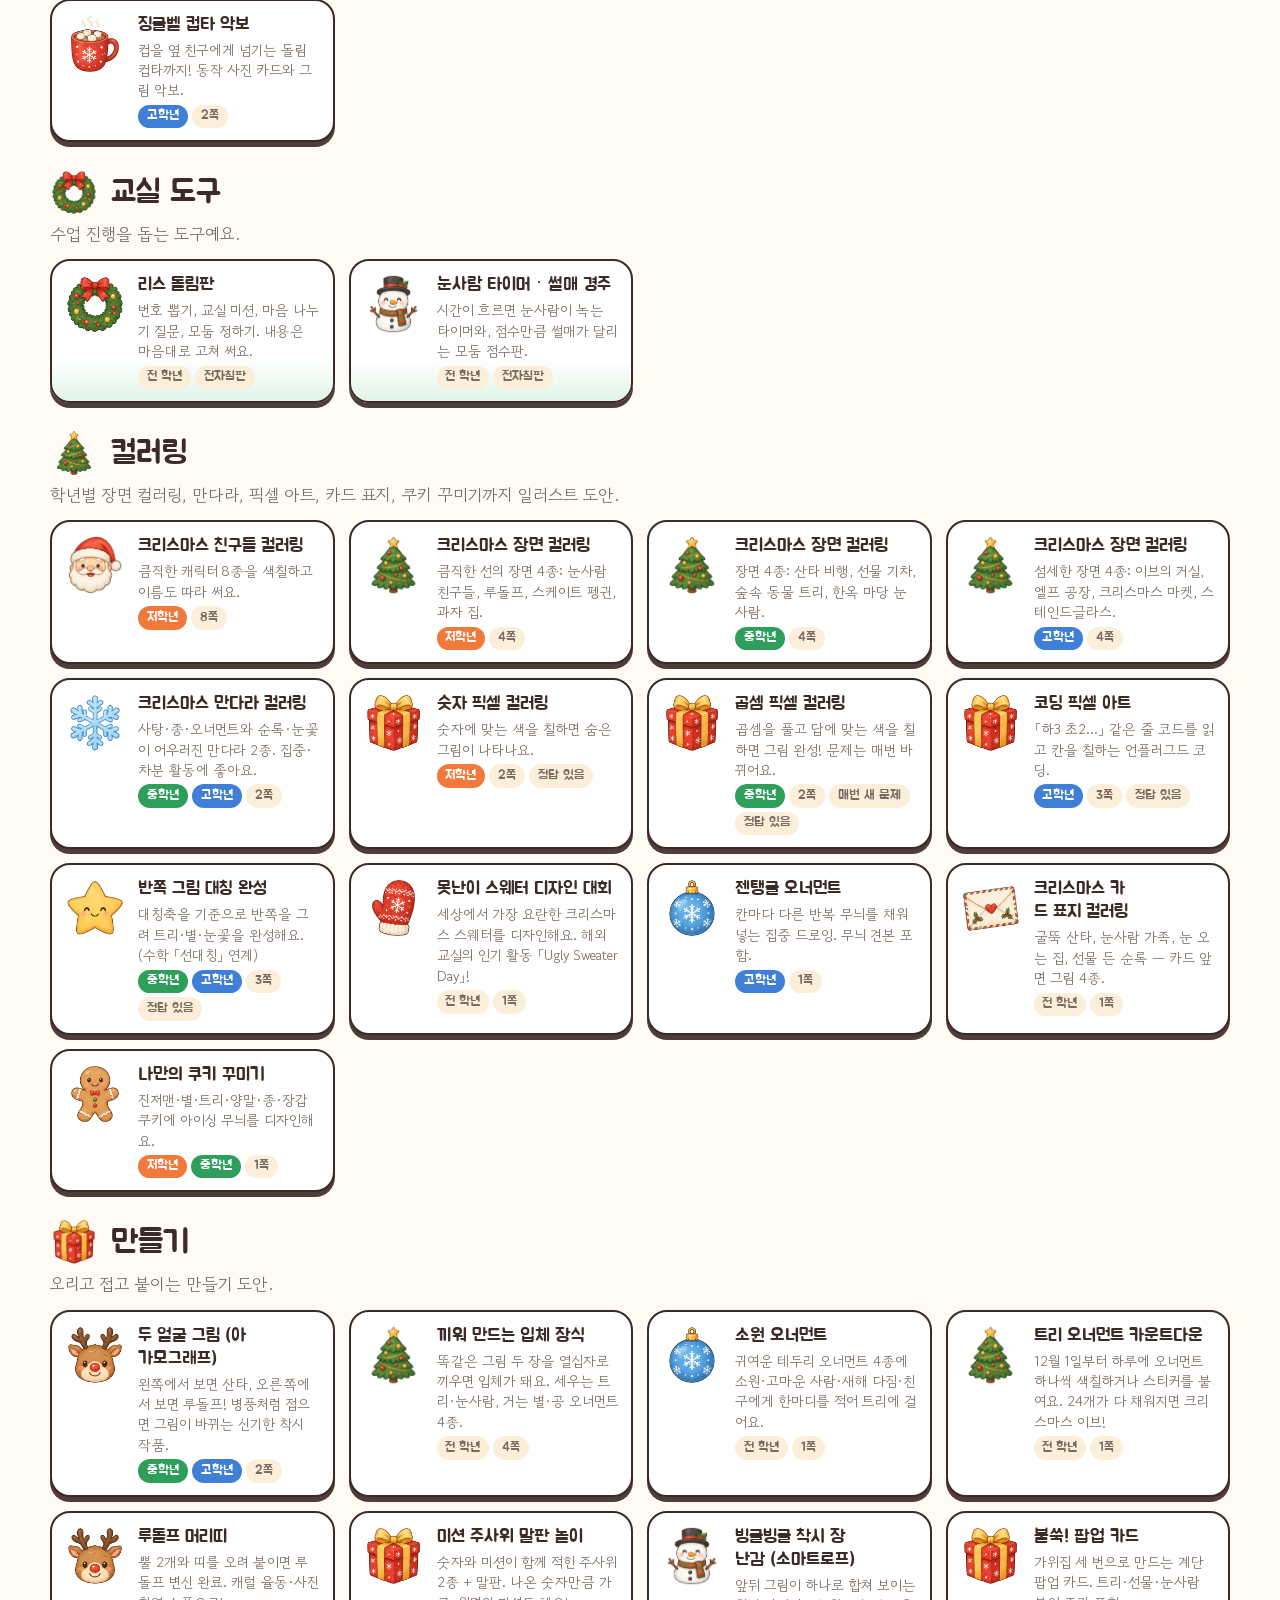
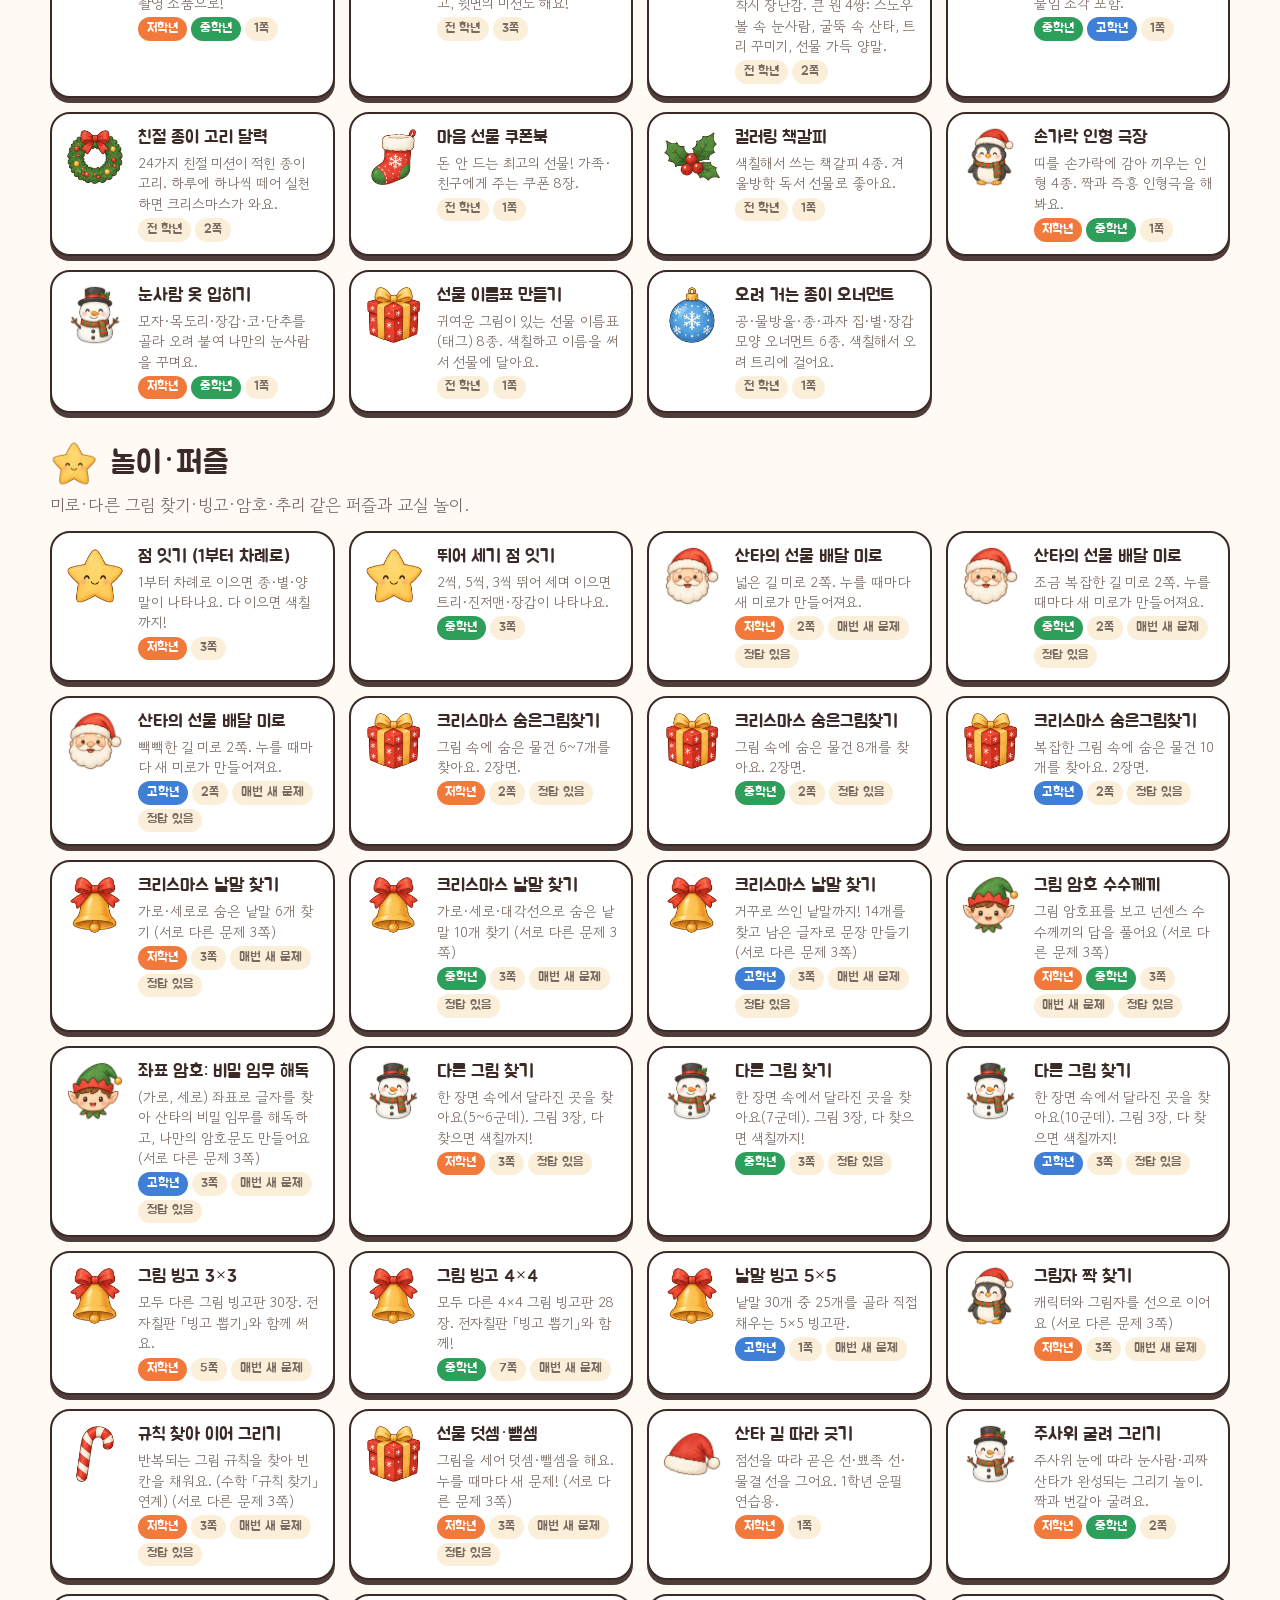
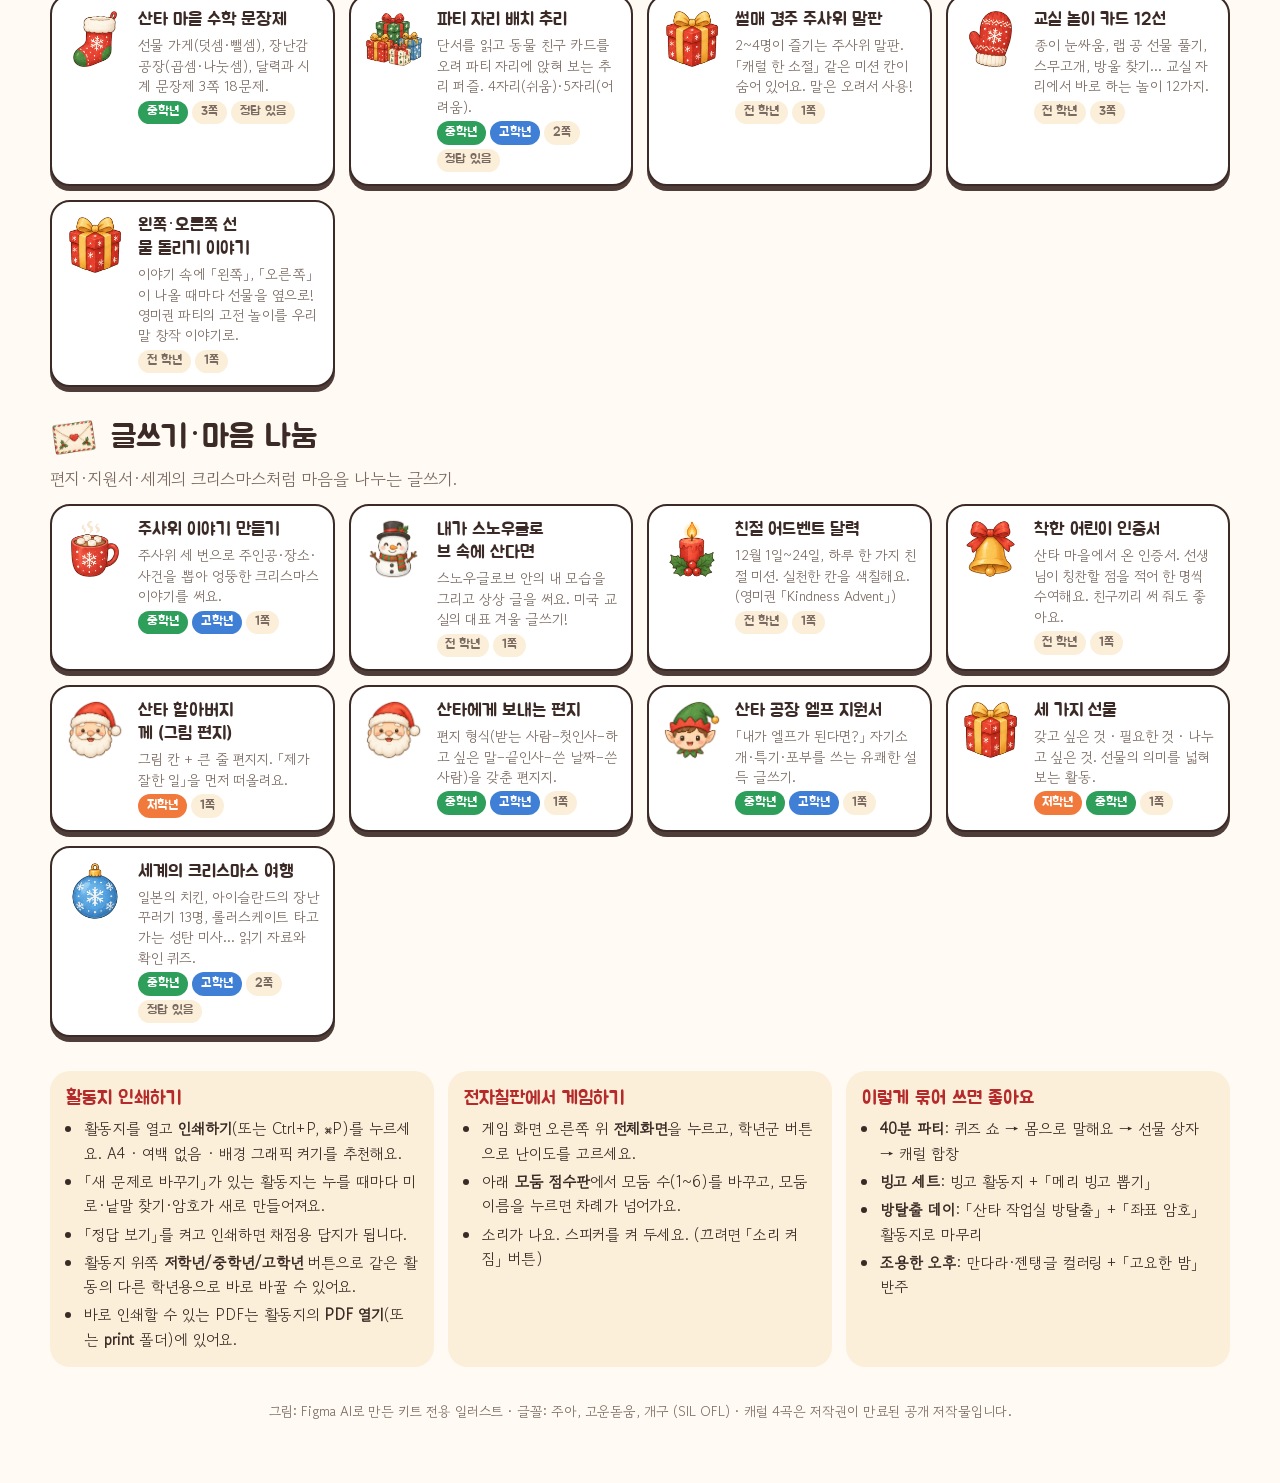
==== commit edde4fa9: "종이접기 활동지를 모두 뺌 - 선물 상자·표창 별·종이학·루돌프 책갈피·여섯 갈래 눈꽃 5종과 순서 사진 삭제 - 첫 화면과 활동지 목록에서 「종이접기」 분류 삭제 - print/" ====
--- a/index.html
+++ b/index.html
@@ -57,7 +57,7 @@
 <div id="home">
 <header class="hero"><div class="in wrap">
   <h1>크리스마스 활동 키트</h1>
-  <p>저·중·고학년 맞춤 활동지와 전자칠판 게임을 한곳에 모았어요. 컬러링, 만들기, 종이접기, 퍼즐, 노래, 방탈출까지 학년만 고르면 바로 시작!</p>
+  <p>저·중·고학년 맞춤 활동지와 전자칠판 게임을 한곳에 모았어요. 컬러링, 만들기, 퍼즐, 노래, 방탈출까지 학년만 고르면 바로 시작!</p>
   <div class="stats" id="stats"></div>
 </div></header>
 <div class="lights"></div>
@@ -100,9 +100,9 @@
     {id:'timer', title:'눈사람 타이머 · 썰매 경주', cat:'tool', grades:G3, icon:'snowman', url:'games/timer.html', desc:'시간이 흐르면 눈사람이 녹는 타이머와, 점수만큼 썰매가 달리는 모둠 점수판.'},
     {id:'carol', title:'캐럴 노래방', cat:'song', grades:G3, icon:'candle', url:'games/carol.html', desc:'징글벨·고요한 밤 등 4곡 반주와 따라 읽는 가사(한글 발음), 우리 반 개사 버전, 리듬 따라 하기.'},
   ];
-  const CATS = {all:'전체', escape:'방탈출', game:'전자칠판 게임', song:'노래', tool:'교실 도구', color:'컬러링', make:'만들기', ori:'종이접기', play:'놀이·퍼즐', write:'글쓰기·마음 나눔'};
-  const ORDER = ['escape','game','song','tool','color','make','ori','play','write'];
-  const INTRO = {escape:['elf','전자칠판으로 반 전체가 함께 푸는 방탈출이에요.'], game:['santa','전체화면으로 띄우고 모둠 대항으로 즐겨요.'], song:['bell','캐럴 반주, 컵타 악보, 노랫말 바꿔 부르기.'], tool:['wreath','수업 진행을 돕는 도구예요.'], color:['tree','학년별 장면 컬러링, 만다라, 픽셀 아트, 카드 표지, 쿠키 꾸미기까지 일러스트 도안.'], make:['gift','오리고 접고 붙이는 만들기 도안.'], ori:['hat','색종이 한 장으로 만드는 종이접기 순서도.'], play:['star','미로·다른 그림 찾기·빙고·암호·추리 같은 퍼즐과 교실 놀이.'], write:['letter','편지·지원서·세계의 크리스마스처럼 마음을 나누는 글쓰기.']};
+  const CATS = {all:'전체', escape:'방탈출', game:'전자칠판 게임', song:'노래', tool:'교실 도구', color:'컬러링', make:'만들기', play:'놀이·퍼즐', write:'글쓰기·마음 나눔'};
+  const ORDER = ['escape','game','song','tool','color','make','play','write'];
+  const INTRO = {escape:['elf','전자칠판으로 반 전체가 함께 푸는 방탈출이에요.'], game:['santa','전체화면으로 띄우고 모둠 대항으로 즐겨요.'], song:['bell','캐럴 반주, 컵타 악보, 노랫말 바꿔 부르기.'], tool:['wreath','수업 진행을 돕는 도구예요.'], color:['tree','학년별 장면 컬러링, 만다라, 픽셀 아트, 카드 표지, 쿠키 꾸미기까지 일러스트 도안.'], make:['gift','오리고 접고 붙이는 만들기 도안.'], play:['star','미로·다른 그림 찾기·빙고·암호·추리 같은 퍼즐과 교실 놀이.'], write:['letter','편지·지원서·세계의 크리스마스처럼 마음을 나누는 글쓰기.']};
   const items = [...GAMES.map(x=>({...x, kind:'board'})), ...SHEETS.map(s=>({...s, kind:'sheet'}))];
   let G = XK.store.get('idxg','all'), C = 'all';
   const h = location.hash.slice(1); if(['all','low','mid','high'].includes(h)) G = h;
--- a/assets/sheet.css
+++ b/assets/sheet.css
@@ -34,6 +34,7 @@
 .steps .st{border:.5mm solid #d9c9b5;border-radius:4mm;padding:2mm;display:flex;flex-direction:column;gap:1mm;background:#fffdf8}
 .steps .st svg{width:100%;height:auto}
 .steps .st p{font-size:9.5pt;line-height:1.35}
+.steps .st p strong{color:#b52a2a}
 .steps .st b{font-family:var(--f-display);font-weight:400;color:#fff;background:#d93a3a;border-radius:50%;width:6mm;height:6mm;display:inline-flex;align-items:center;justify-content:center;font-size:10pt;margin-right:1mm}
 .page img.art{display:block;margin:0 auto}
 .sv text{font-family:"Jua","Malgun Gothic",sans-serif}
@@ -56,3 +57,4 @@
   .pagebox.land{width:210mm;height:297mm!important;overflow:hidden;break-after:page;page-break-after:always;position:relative}
   .pagebox.land .page{position:absolute;left:0;top:0;transform:translateX(210mm) rotate(90deg)!important;transform-origin:0 0;break-after:auto;page-break-after:auto}
 }
+.steps svg text{stroke:none!important}
